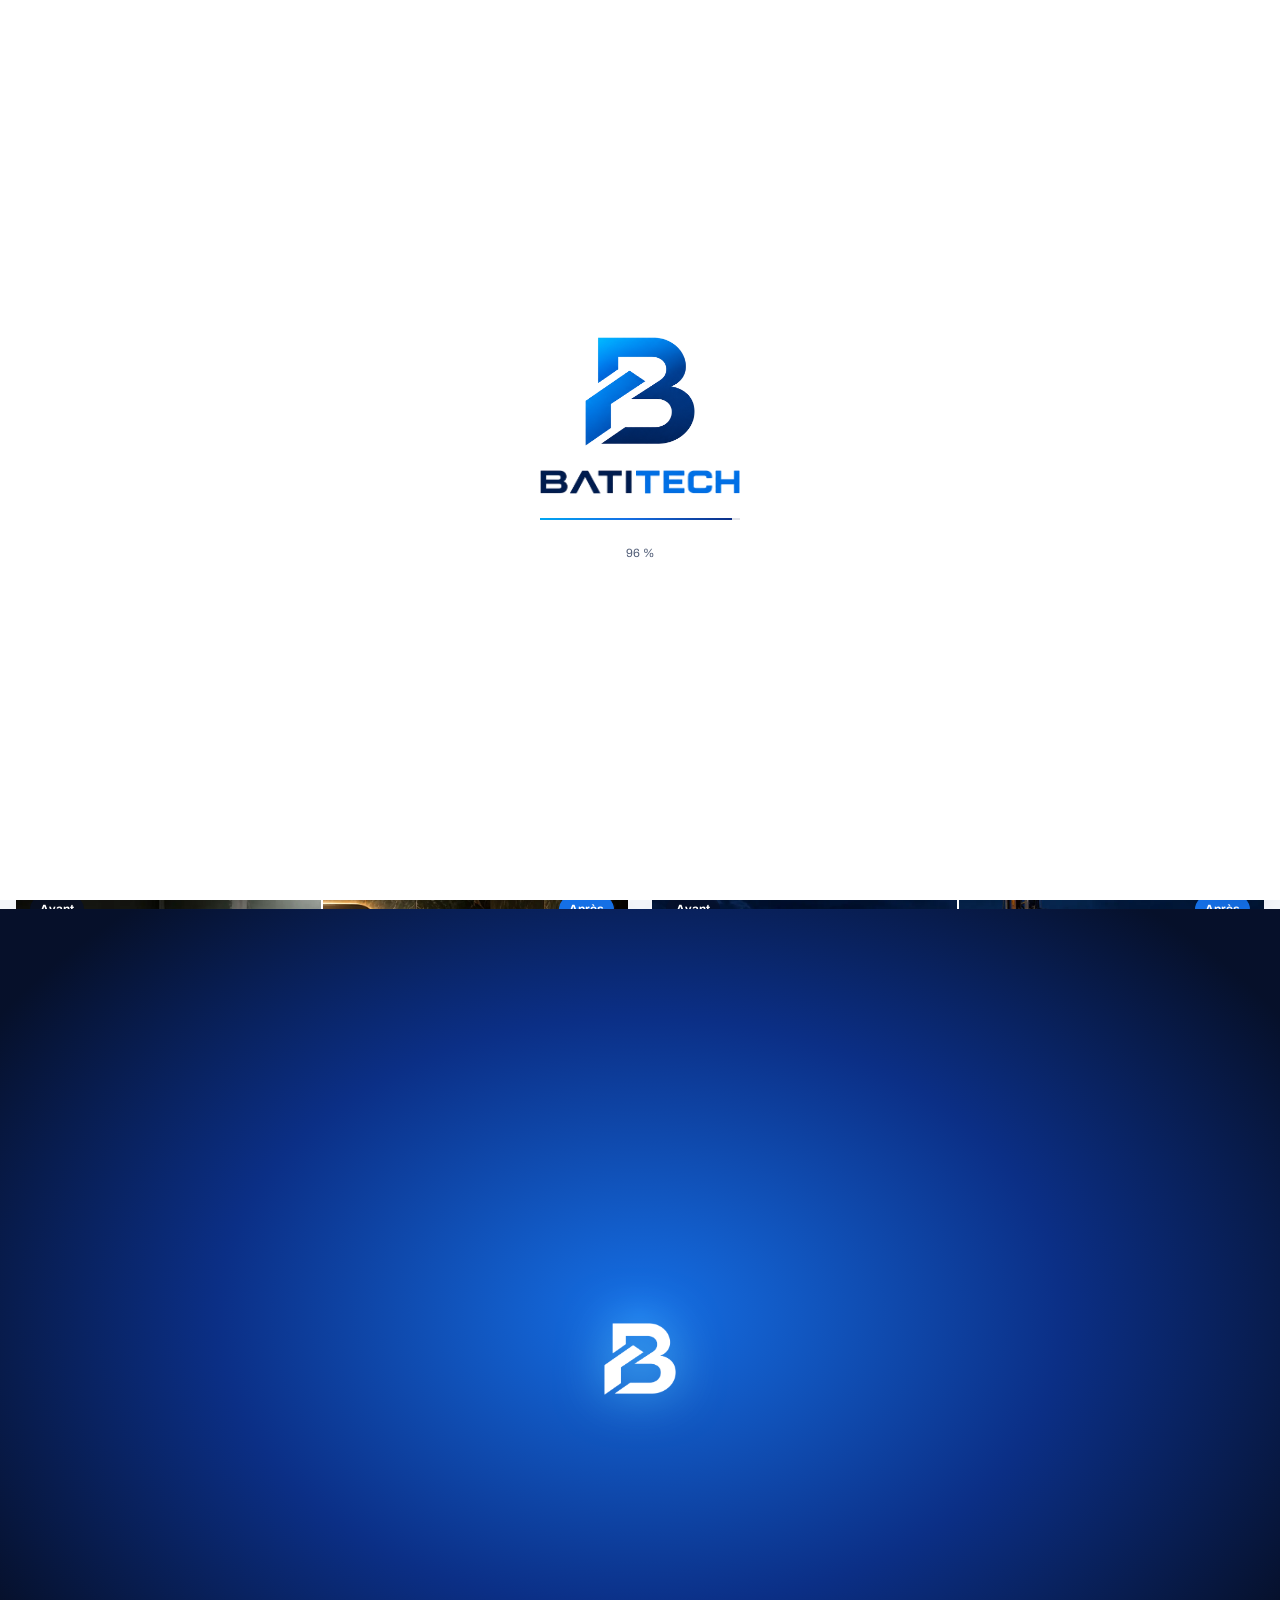
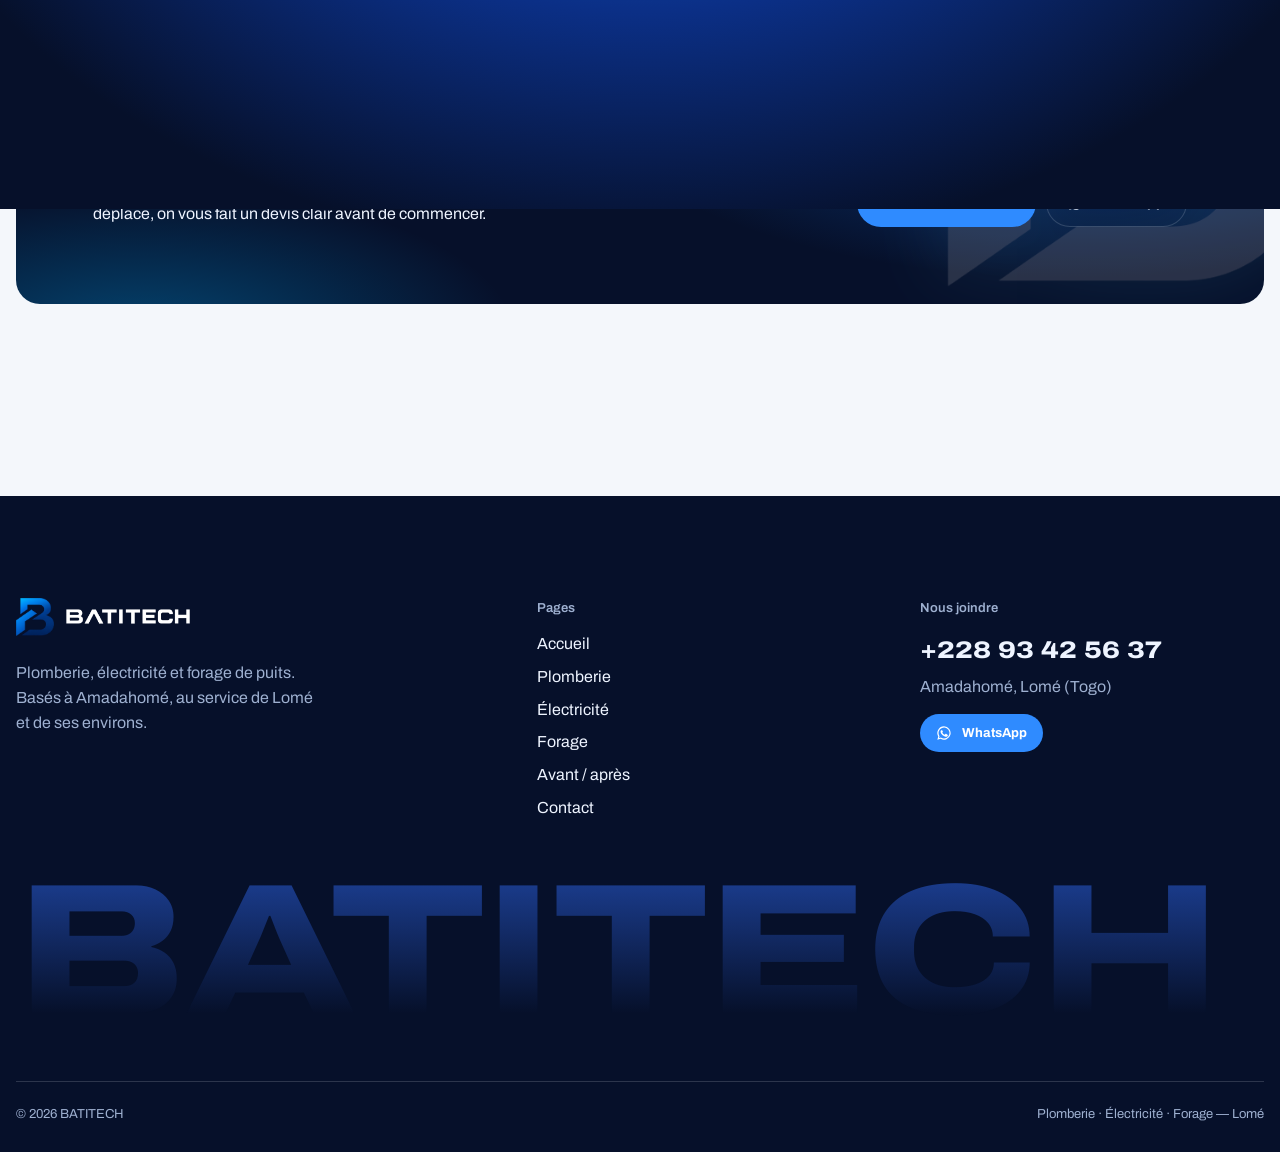
==== avant-apres.html @ bdca8f4d "Site BATITECH : 6 pages, films au scroll, logo et charte bleu marine Co-Authored-By: Claude Opus 5.5" ====
<!doctype html>
<html lang="fr">
<head>
<meta charset="utf-8">
<meta name="viewport" content="width=device-width, initial-scale=1, viewport-fit=cover">
<title>Avant / après — BATITECH</title>
<meta name="description" content="Avant et après nos interventions en plomberie, électricité et forage à Lomé.">
<meta name="claude:viewport-fit-sides" content="cover">
<link rel="preconnect" href="https://fonts.googleapis.com">
<link rel="preconnect" href="https://fonts.gstatic.com" crossorigin>
<link rel="stylesheet" href="https://fonts.googleapis.com/css2?family=Archivo:wdth,wght@62..125,300..800&display=swap">
<link rel="icon" type="image/png" href="assets/img/brand/favicon.png">
<meta name="theme-color" content="#ffffff">
<link rel="stylesheet" href="assets/css/style.css?v=4">
<script>try{var d=document.documentElement;d.classList.add('js');if(sessionStorage.getItem('em-nav')){d.classList.add('pt');sessionStorage.removeItem('em-nav')}else if(!sessionStorage.getItem('em-seen')){d.classList.add('first')}}catch(e){}setTimeout(function(){document.documentElement.classList.remove('pt','first')},10000)</script>
</head>
<body>
<div class="loader" aria-hidden="true"><div class="loader-in"><img class="mk" src="assets/img/brand/batitech-mark.png" alt=""><img class="wd" src="assets/img/brand/batitech-word.png" alt=""><div class="loader-bar"><i></i></div><div class="loader-pct">0 %</div></div></div>
<div class="curtain" aria-hidden="true"><img src="assets/img/brand/batitech-mark-white.png" alt=""></div>
<header class="top">
  <a class="logo" href="index.html" aria-label="BATITECH, accueil"><img class="mk" src="assets/img/brand/batitech-mark.png" alt="" width="422" height="419"><img class="wd color" src="assets/img/brand/batitech-word.png" alt="BATITECH" width="893" height="108"><img class="wd white" src="assets/img/brand/batitech-word-white.png" alt="BATITECH" width="893" height="108"></a>
  <nav class="nav" aria-label="Navigation principale"><a href="plomberie.html">Plomberie</a><a href="electricite.html">Électricité</a><a href="forage.html">Forage</a><a href="avant-apres.html" aria-current="page">Avant / après</a><a href="contact.html">Contact</a></nav>
  <div class="top-actions">
    <a class="btn sm" data-tel href="#" data-magnetic><svg viewBox="0 0 24 24" fill="currentColor" aria-hidden="true"><path d="M6.6 10.8a15.1 15.1 0 0 0 6.6 6.6l2.2-2.2a1 1 0 0 1 1-.25 11.4 11.4 0 0 0 3.6.57 1 1 0 0 1 1 1V20a1 1 0 0 1-1 1A17 17 0 0 1 3 4a1 1 0 0 1 1-1h3.5a1 1 0 0 1 1 1c0 1.25.2 2.45.57 3.57a1 1 0 0 1-.25 1Z"/></svg><span class="t">Appeler</span></a>
    <button class="burger" type="button" aria-label="Menu" aria-expanded="false" aria-controls="menu"><i></i><i></i></button>
  </div>
  <i class="progress" aria-hidden="true"></i>
</header>
<div class="menu" id="menu"><nav aria-label="Menu mobile"><a href="index.html">Accueil</a><a href="plomberie.html">Plomberie</a><a href="electricite.html">Électricité</a><a href="forage.html">Forage</a><a href="avant-apres.html" aria-current="page">Avant / après</a><a href="contact.html">Contact</a></nav><div class="m-foot"><span>Urgence, devis, conseil</span><b data-phone></b><span data-address></span></div></div>
<main>
<section class="wrap page-hero"><div class="inner">
<p class="kicker">Avant / après</p><h1 class="d1" data-split>Glissez pour voir<span class="lt">la différence.</span></h1>
<p class="lede" style="margin-top:22px">Faites glisser le curseur sur chaque image pour comparer l’état avant et après l’intervention.</p>
</div></section>
<section class="wrap sec" style="padding-top:0"><div class="inner">
<div class="ba-grid">
<figure class="ba rv"><div class="ba-frame"><img src="assets/img/fuite-avant.webp" alt="Réparation de fuite, avant" loading="lazy"><img class="after" src="assets/img/fuite-apres.webp" alt="Réparation de fuite, après" loading="lazy"><span class="tag l">Avant</span><span class="tag r">Après</span><i class="handle"><b>‹ ›</b></i><input type="range" min="0" max="100" value="50" aria-label="Comparer avant et après : Réparation de fuite"></div><figcaption><b>Réparation de fuite</b><span>Plomberie</span></figcaption></figure>
<figure class="ba rv"><div class="ba-frame"><img src="assets/img/elec-avant.webp" alt="Mise en sécurité électrique, avant" loading="lazy"><img class="after" src="assets/img/elec-apres.webp" alt="Mise en sécurité électrique, après" loading="lazy"><span class="tag l">Avant</span><span class="tag r">Après</span><i class="handle"><b>‹ ›</b></i><input type="range" min="0" max="100" value="50" aria-label="Comparer avant et après : Mise en sécurité électrique"></div><figcaption><b>Mise en sécurité électrique</b><span>Électricité</span></figcaption></figure>
<figure class="ba rv"><div class="ba-frame"><img src="assets/img/sdb-avant.webp" alt="Salle de bains complète, avant" loading="lazy"><img class="after" src="assets/img/sdb-apres.webp" alt="Salle de bains complète, après" loading="lazy"><span class="tag l">Avant</span><span class="tag r">Après</span><i class="handle"><b>‹ ›</b></i><input type="range" min="0" max="100" value="50" aria-label="Comparer avant et après : Salle de bains complète"></div><figcaption><b>Salle de bains complète</b><span>Plomberie et finitions</span></figcaption></figure>
<figure class="ba rv"><div class="ba-frame"><img src="assets/img/forage-avant.webp" alt="Forage de puits, avant" loading="lazy"><img class="after" src="assets/img/forage-apres.webp" alt="Forage de puits, après" loading="lazy"><span class="tag l">Avant</span><span class="tag r">Après</span><i class="handle"><b>‹ ›</b></i><input type="range" min="0" max="100" value="50" aria-label="Comparer avant et après : Forage de puits"></div><figcaption><b>Forage de puits</b><span>Forage</span></figcaption></figure>
</div>
<p class="note">Visuels d’illustration. Remplacez-les par les photos de vos propres chantiers (dossier assets/img, même nom de fichier).</p>
</div></section>
<section class="wrap sec tight"><div class="inner"><div class="cta"><img class="ghost-mark" src="assets/img/brand/batitech-mark-white.png" alt="" aria-hidden="true">
  <div><h2 class="d2" data-split>Une fuite, une panne,<span class="lt">un projet de forage ?</span></h2><p style="margin:18px 0 0;max-width:46ch">Appelez ou écrivez sur WhatsApp. On vous répond, on se déplace, on vous fait un devis clair avant de commencer.</p></div>
  <div class="actions" style="margin:0"><a class="btn" data-tel href="#" data-magnetic><svg viewBox="0 0 24 24" fill="currentColor" aria-hidden="true"><path d="M6.6 10.8a15.1 15.1 0 0 0 6.6 6.6l2.2-2.2a1 1 0 0 1 1-.25 11.4 11.4 0 0 0 3.6.57 1 1 0 0 1 1 1V20a1 1 0 0 1-1 1A17 17 0 0 1 3 4a1 1 0 0 1 1-1h3.5a1 1 0 0 1 1 1c0 1.25.2 2.45.57 3.57a1 1 0 0 1-.25 1Z"/></svg><span data-phone></span></a><a class="btn ghost" data-wa="Bonjour BATITECH, j'ai besoin d'un devis." href="#"><svg viewBox="0 0 24 24" fill="currentColor" aria-hidden="true"><path d="M12 2a10 10 0 0 0-8.6 15.1L2 22l5-1.3A10 10 0 1 0 12 2Zm0 18.2a8.2 8.2 0 0 1-4.2-1.2l-.3-.2-3 .8.8-2.9-.2-.3A8.2 8.2 0 1 1 12 20.2Zm4.5-6.1c-.2-.1-1.5-.7-1.7-.8s-.4-.1-.6.1-.7.8-.8 1-.3.2-.5.1a6.7 6.7 0 0 1-3.3-2.9c-.2-.4.2-.4.7-1.3a.4.4 0 0 0 0-.4l-.8-1.8c-.2-.5-.4-.4-.6-.4h-.5a1 1 0 0 0-.7.3 3 3 0 0 0-.9 2.2 5.2 5.2 0 0 0 1.1 2.8 11.9 11.9 0 0 0 4.6 4c1.7.7 2.4.8 3.2.7a2.8 2.8 0 0 0 1.8-1.3 2.3 2.3 0 0 0 .2-1.3c-.1-.1-.3-.2-.5-.3Z"/></svg>WhatsApp</a></div>
</div></div></section>
</main>
<footer class="wrap foot"><div class="inner">
  <div class="foot-grid">
    <div><a class="logo" href="index.html"><img class="mk" src="assets/img/brand/batitech-mark.png" alt="" width="422" height="419"><img class="wd color" src="assets/img/brand/batitech-word.png" alt="BATITECH" width="893" height="108"><img class="wd white" src="assets/img/brand/batitech-word-white.png" alt="BATITECH" width="893" height="108"></a>
      <p class="muted" style="max-width:34ch;margin:18px 0 0">Plomberie, électricité et forage de puits. Basés à Amadahomé, au service de Lomé et de ses environs.</p></div>
    <div><h4>Pages</h4><ul><li><a href="index.html">Accueil</a></li><li><a href="plomberie.html">Plomberie</a></li><li><a href="electricite.html">Électricité</a></li><li><a href="forage.html">Forage</a></li><li><a href="avant-apres.html">Avant / après</a></li><li><a href="contact.html">Contact</a></li></ul></div>
    <div><h4>Nous joindre</h4><div class="phone" data-phone></div><p class="muted" style="margin:6px 0 14px" data-address></p>
      <a class="btn sm" data-wa="Bonjour BATITECH," href="#"><svg viewBox="0 0 24 24" fill="currentColor" aria-hidden="true"><path d="M12 2a10 10 0 0 0-8.6 15.1L2 22l5-1.3A10 10 0 1 0 12 2Zm0 18.2a8.2 8.2 0 0 1-4.2-1.2l-.3-.2-3 .8.8-2.9-.2-.3A8.2 8.2 0 1 1 12 20.2Zm4.5-6.1c-.2-.1-1.5-.7-1.7-.8s-.4-.1-.6.1-.7.8-.8 1-.3.2-.5.1a6.7 6.7 0 0 1-3.3-2.9c-.2-.4.2-.4.7-1.3a.4.4 0 0 0 0-.4l-.8-1.8c-.2-.5-.4-.4-.6-.4h-.5a1 1 0 0 0-.7.3 3 3 0 0 0-.9 2.2 5.2 5.2 0 0 0 1.1 2.8 11.9 11.9 0 0 0 4.6 4c1.7.7 2.4.8 3.2.7a2.8 2.8 0 0 0 1.8-1.3 2.3 2.3 0 0 0 .2-1.3c-.1-.1-.3-.2-.5-.3Z"/></svg>WhatsApp</a></div>
  </div>
  <div class="giant" aria-hidden="true">Batitech</div>
  <div class="foot-bottom"><span>© <span data-year></span> BATITECH</span><span>Plomberie · Électricité · Forage — Lomé</span></div>
</div></footer>
<a class="wa-float" data-wa="Bonjour BATITECH," href="#" aria-label="Écrire sur WhatsApp"><svg viewBox="0 0 24 24" fill="currentColor" aria-hidden="true"><path d="M12 2a10 10 0 0 0-8.6 15.1L2 22l5-1.3A10 10 0 1 0 12 2Zm0 18.2a8.2 8.2 0 0 1-4.2-1.2l-.3-.2-3 .8.8-2.9-.2-.3A8.2 8.2 0 1 1 12 20.2Zm4.5-6.1c-.2-.1-1.5-.7-1.7-.8s-.4-.1-.6.1-.7.8-.8 1-.3.2-.5.1a6.7 6.7 0 0 1-3.3-2.9c-.2-.4.2-.4.7-1.3a.4.4 0 0 0 0-.4l-.8-1.8c-.2-.5-.4-.4-.6-.4h-.5a1 1 0 0 0-.7.3 3 3 0 0 0-.9 2.2 5.2 5.2 0 0 0 1.1 2.8 11.9 11.9 0 0 0 4.6 4c1.7.7 2.4.8 3.2.7a2.8 2.8 0 0 0 1.8-1.3 2.3 2.3 0 0 0 .2-1.3c-.1-.1-.3-.2-.5-.3Z"/></svg></a>
<script src="assets/js/config.js?v=4"></script>
<script src="assets/js/main.js?v=4"></script>
</body>
</html>
---- assets/css/style.css ----
/* =====================================================================
   BATITECH — feuille de style
   Concept : fond clair, texte bleu marine, accent bleu électrique repris
   du dégradé du logo (cyan → bleu → marine). Les films vidéo, l'appel à
   l'action et le pied de page passent en « nuit » (classe .dark) pour
   rappeler la version lumineuse du logo.
   Typo : Archivo en largeur étendue pour les titres (écho au lettrage
   BATITECH), largeur normale pour le texte.
   ===================================================================== */
:root{
  --ink:#f4f7fb;            /* fond de page */
  --ink-2:#ffffff;          /* surfaces */
  --ink-3:#e7edf6;          /* très léger */
  --paper:#0b1f4f;          /* texte principal (marine du logo) */
  --steel:#55617a;          /* texte secondaire */
  --line:rgba(11,31,79,.12);
  --volt:#1570e6;           /* bleu du logo */
  --volt-ink:#ffffff;       /* texte sur bleu */
  --grad:linear-gradient(100deg,#00a6f2 0%,#1570e6 45%,#0b2f86 100%);
  --lt:#1570e6;
  --scrim-rgb:6,14,34;
  --f:"Archivo", "Arial", system-ui, sans-serif;
  --gl:max(16px, env(safe-area-inset-left, 0px));
  --gr:max(16px, env(safe-area-inset-right, 0px));
  --ease:cubic-bezier(.77,0,.18,1);
  --ease-out:cubic-bezier(.16,1,.3,1);
  color-scheme:light;
}
/* Portée « nuit » : films, appel à l'action, pied de page, rideau */
.dark,.film,.cta,.foot,.trade{
  --ink:#06102a;
  --ink-2:#0c1a3d;
  --ink-3:#12245a;
  --paper:#eef4ff;
  --steel:#9eb0d0;
  --line:rgba(238,244,255,.16);
  --volt:#2f8bff;
  --volt-ink:#ffffff;
  --grad:linear-gradient(100deg,#5fd0ff 0%,#3d93ff 55%,#7fb4ff 100%);
  --lt:#6cc4ff;
  color:var(--paper);
}
*{box-sizing:border-box}
html{-webkit-text-size-adjust:100%}
body{margin:0;background:var(--ink);color:var(--paper);font-family:var(--f);font-size:16px;line-height:1.55;-webkit-font-smoothing:antialiased;overflow-x:hidden}
body::before{content:"";position:fixed;inset:0 0 auto;height:env(safe-area-inset-top,0px);z-index:70;background:#ffffff}
img{max-width:100%;display:block}
a{color:inherit}
:focus-visible{outline:2px solid var(--volt);outline-offset:3px;border-radius:4px}
::selection{background:var(--volt);color:#fff}
html.lock, html.lock body{overflow:hidden}

/* ---------- Typo ---------- */
.d1,.d2,.d3{margin:0;font-weight:800;font-stretch:118%;letter-spacing:-.015em;line-height:.98;text-wrap:balance;text-transform:uppercase}
.d1{font-size:clamp(2.3rem,5.4vw,5.2rem)}
.d2{font-size:clamp(1.9rem,3.8vw,3.6rem)}
.d3{font-size:clamp(1.3rem,1.9vw,1.75rem);line-height:1.05}
.lt{display:block;font-weight:400;font-stretch:100%;text-transform:none;letter-spacing:-.02em;font-size:.66em;line-height:1.12;margin-top:.16em;color:var(--lt);padding-bottom:.06em}
.d3 .lt{font-size:.72em}
.kicker{display:inline-flex;align-items:center;gap:10px;margin:0 0 18px;font-size:13px;font-weight:600;color:var(--volt);letter-spacing:.01em}
.kicker::before{content:"";width:18px;height:2px;background:var(--grad)}
.lede{margin:0;max-width:52ch;color:color-mix(in srgb,var(--paper) 78%,transparent);font-size:clamp(15px,1.25vw,17px)}
.muted{color:var(--steel)}

/* ---------- Boutons ---------- */
.btn{display:inline-flex;align-items:center;gap:10px;border:0;cursor:pointer;font-family:inherit;font-weight:700;font-size:14px;padding:13px 22px;border-radius:999px;background:var(--volt);color:var(--volt-ink);text-decoration:none;white-space:nowrap;position:relative;overflow:hidden;isolation:isolate;transition:transform .25s var(--ease-out),color .3s}
.btn::after{content:"";position:absolute;inset:0;background:var(--paper);transform:translateY(101%);transition:transform .45s var(--ease);z-index:-1;border-radius:inherit}
.btn:hover::after{transform:none}
.btn:hover{color:var(--ink)}
.btn svg{width:16px;height:16px;flex:none}
.btn.ghost{background:transparent;color:var(--paper);box-shadow:inset 0 0 0 1px var(--line)}
.btn.sm{padding:9px 16px;font-size:13px}
.link{color:var(--volt);font-weight:600;text-decoration:none;background:linear-gradient(currentColor,currentColor) 0 100%/0 1px no-repeat;transition:background-size .4s var(--ease)}
.link:hover{background-size:100% 1px}

/* ---------- Logo ---------- */
.logo{display:inline-flex;align-items:center;gap:12px;text-decoration:none;line-height:1}
.logo .mk{width:38px;height:auto;flex:none}
.logo .wd{height:15px;width:auto}
.logo .wd.white,.logo .mk.white{display:none}
.dark .logo .wd.color,.foot .logo .wd.color{display:none}
.dark .logo .wd.white,.foot .logo .wd.white{display:block}

/* ---------- En-tête ---------- */
.top{position:fixed;top:env(safe-area-inset-top,0px);left:0;right:0;z-index:60;padding-left:var(--gl);padding-right:var(--gr);padding-block:12px;display:flex;align-items:center;justify-content:space-between;gap:20px;transition:transform .5s var(--ease)}
.top::before{content:"";position:absolute;inset:0;background:rgba(255,255,255,.88);backdrop-filter:blur(12px);-webkit-backdrop-filter:blur(12px);border-bottom:1px solid var(--line);z-index:-1;pointer-events:none}
.top.hide{transform:translateY(-110%)}
.nav{display:flex;align-items:center;gap:28px;font-size:14px;font-weight:500}
.nav a{text-decoration:none;color:color-mix(in srgb,var(--paper) 72%,transparent);position:relative;padding-block:6px}
.nav a::after{content:"";position:absolute;left:0;right:0;bottom:0;height:2px;background:var(--grad);transform:scaleX(0);transform-origin:right;transition:transform .45s var(--ease)}
.nav a:hover,.nav a[aria-current="page"]{color:var(--paper)}
.nav a:hover::after,.nav a[aria-current="page"]::after{transform:scaleX(1);transform-origin:left}
.top-actions{display:flex;align-items:center;gap:10px}
.burger{display:none;width:44px;height:44px;border-radius:50%;border:1px solid var(--line);background:#fff;color:var(--paper);cursor:pointer;position:relative}
.burger i{position:absolute;left:13px;right:13px;height:2px;background:currentColor;transition:transform .4s var(--ease),top .4s var(--ease)}
.burger i:nth-child(1){top:17px}.burger i:nth-child(2){top:25px}
.burger[aria-expanded="true"] i:nth-child(1){top:21px;transform:rotate(45deg)}
.burger[aria-expanded="true"] i:nth-child(2){top:21px;transform:rotate(-45deg)}
.progress{position:absolute;left:0;bottom:-1px;height:2px;width:100%;background:var(--grad);transform-origin:left;transform:scaleX(0)}
@media (max-width:1000px){.nav{display:none}.burger{display:block}.top-actions .btn .t{display:none}.top-actions .btn{padding:12px}}
@media (max-width:420px){.logo .wd{height:12px}.logo .mk{width:32px}}

/* Menu mobile */
.menu{position:fixed;inset:0;z-index:55;background:#fff;padding:calc(96px + env(safe-area-inset-top,0px)) var(--gr) calc(32px + env(safe-area-inset-bottom,0px)) var(--gl);display:flex;flex-direction:column;justify-content:space-between;clip-path:inset(0 0 100% 0);transition:clip-path .7s var(--ease);visibility:hidden}
.menu.open{clip-path:inset(0);visibility:visible}
.menu nav{display:grid;gap:4px}
.menu nav a{text-decoration:none;font-weight:800;font-stretch:118%;text-transform:uppercase;font-size:clamp(1.8rem,8.5vw,3rem);line-height:1.05;padding-block:6px;transform:translateY(30px);opacity:0;transition:transform .6s var(--ease-out),opacity .6s}
.menu.open nav a{transform:none;opacity:1}
.menu nav a[aria-current="page"]{color:var(--volt)}
.menu .m-foot{display:grid;gap:6px;color:var(--steel);font-size:14px}
.menu .m-foot b{color:var(--paper);font-size:20px}

/* ---------- Rideau de transition + préchargement ---------- */
.curtain{position:fixed;inset:0;z-index:90;background:radial-gradient(60% 60% at 50% 45%,#1570e6 0%,#0b2f86 55%,#06102a 100%);transform:translateY(101%);pointer-events:none;display:grid;place-items:center}
.curtain img{width:72px;height:auto;filter:drop-shadow(0 0 24px rgba(95,208,255,.8))}
html.pt .curtain{transform:none;transition:none}
.curtain.out{transform:translateY(-101%);transition:transform .8s var(--ease)}
.curtain.in{transform:none;transition:transform .55s var(--ease)}
.loader{position:fixed;inset:0;z-index:95;background:#fff;display:none;place-items:center;transition:clip-path .9s var(--ease);clip-path:inset(0)}
html.first .loader{display:grid}
.loader.done{clip-path:inset(0 0 100% 0)}
.loader-in{display:grid;justify-items:center;gap:24px}
.loader .mk{width:110px;height:auto;clip-path:inset(100% 0 0 0);animation:rise 1.1s var(--ease) .1s forwards}
.loader .wd{width:200px;height:auto;opacity:0;transform:translateY(10px);animation:fadeup .8s var(--ease-out) .8s forwards}
@keyframes rise{to{clip-path:inset(0)}}
@keyframes fadeup{to{opacity:1;transform:none}}
.loader-bar{width:200px;height:2px;background:var(--line);overflow:hidden}
.loader-bar i{display:block;height:100%;background:var(--grad);transform-origin:left;transform:scaleX(0)}
.loader-pct{font-size:12px;color:var(--steel);font-variant-numeric:tabular-nums}

/* ---------- Films scrubbés ---------- */
.film{position:relative;height:440vh}
.film .stage{position:sticky;top:0;height:100vh;height:100svh;overflow:hidden;background:var(--ink)}
.film canvas{position:absolute;inset:0;width:100%;height:100%;display:block}
.scrim{position:absolute;inset:0;pointer-events:none;background:linear-gradient(90deg,rgba(var(--scrim-rgb),.86) 0%,rgba(var(--scrim-rgb),.5) 30%,rgba(var(--scrim-rgb),0) 56%),linear-gradient(0deg,rgba(var(--scrim-rgb),.92) 0%,rgba(var(--scrim-rgb),0) 30%)}
.caps{position:absolute;left:var(--gl);right:var(--gr);bottom:clamp(96px,17vh,180px);max-width:760px;padding-left:clamp(0px,3vw,52px)}
.cap{position:absolute;left:0;right:0;bottom:0;padding-left:inherit;opacity:0;visibility:hidden}
.cap.first{opacity:1;visibility:visible}
.cap p.lede{margin-top:20px}
.actions{display:flex;flex-wrap:wrap;gap:10px;margin-top:26px}
.tl{position:absolute;left:var(--gl);right:var(--gr);bottom:calc(26px + env(safe-area-inset-bottom,0px));display:grid;grid-auto-flow:column;grid-auto-columns:1fr;font-size:12px;color:var(--steel)}
.tl span{padding-top:10px;border-top:1px solid var(--line);transition:color .3s}
.tl span.on{color:var(--paper)}
.tl span:last-of-type{text-align:right}
.tl .fill{position:absolute;left:0;top:0;height:2px;width:100%;background:var(--grad);transform-origin:left;transform:scaleX(0)}
.counter{position:absolute;top:calc(96px + env(safe-area-inset-top,0px));right:var(--gr);text-align:right;line-height:1}
.counter .n{font-weight:800;font-stretch:118%;font-size:clamp(3rem,6.5vw,6rem);font-variant-numeric:tabular-nums;letter-spacing:-.02em}
.counter .n small{color:var(--volt);font-size:.4em;margin-left:4px}
.counter .l{font-size:12px;color:var(--steel);margin-top:6px}
.scroll-hint{position:absolute;right:var(--gr);bottom:calc(64px + env(safe-area-inset-bottom,0px));font-size:12px;color:var(--steel);display:flex;align-items:center;gap:10px}
.scroll-hint i{width:1px;height:36px;background:var(--line);position:relative;overflow:hidden}
.scroll-hint i::after{content:"";position:absolute;left:0;top:-40%;width:1px;height:40%;background:var(--volt);animation:drip 1.8s var(--ease) infinite}
@keyframes drip{to{top:110%}}
@media (max-width:700px){
  .scrim{background:linear-gradient(0deg,rgba(var(--scrim-rgb),.96) 0%,rgba(var(--scrim-rgb),.72) 40%,rgba(var(--scrim-rgb),0) 68%)}
  .caps{bottom:90px}
  .scroll-hint{display:none}
}

/* ---------- Bandeau défilant ---------- */
.band{background:var(--grad);color:#fff;overflow:hidden;padding-block:16px;position:relative;z-index:2}
.band-track{display:flex;width:max-content;will-change:transform}
.band-track span{display:inline-flex;align-items:center;gap:40px;padding-inline:20px;white-space:nowrap;font-weight:800;font-stretch:118%;text-transform:uppercase;font-size:clamp(18px,2.4vw,32px);letter-spacing:-.005em}
.band-track span::after{content:"";width:12px;height:12px;background:currentColor;opacity:.6;clip-path:polygon(0 100%,0 40%,55% 0,100% 30%,100% 100%)}

/* ---------- Sections ---------- */
.wrap{padding-left:var(--gl);padding-right:var(--gr)}
.inner{max-width:1280px;margin-inline:auto}
.sec{padding-block:clamp(80px,11vw,150px)}
.sec.tight{padding-block:clamp(56px,7vw,96px)}
.sec-head{display:grid;grid-template-columns:minmax(0,1.3fr) minmax(0,1fr);gap:24px clamp(24px,6vw,96px);align-items:end;margin-bottom:clamp(40px,6vw,72px)}
@media (max-width:820px){.sec-head{grid-template-columns:1fr}}
.page-hero{padding-top:calc(150px + env(safe-area-inset-top,0px));padding-bottom:clamp(48px,6vw,80px)}

/* Trois métiers */
.trades{display:grid;grid-template-columns:repeat(3,minmax(0,1fr));gap:14px}
.trade{position:relative;min-height:clamp(420px,52vw,620px);border-radius:18px;overflow:hidden;display:flex;flex-direction:column;justify-content:flex-end;text-decoration:none;isolation:isolate;background:var(--ink-2);box-shadow:0 24px 50px -30px rgba(11,31,79,.55)}
.trade img{position:absolute;inset:0;width:100%;height:100%;object-fit:cover;z-index:-2;transform:scale(1.04);transition:transform 1.2s var(--ease-out)}
.trade::before{content:"";position:absolute;inset:0;z-index:-1;background:linear-gradient(0deg,rgba(6,16,42,.96) 10%,rgba(6,16,42,.35) 55%,rgba(6,16,42,.05))}
.trade .body{padding:26px 26px 28px;display:grid;gap:12px}
.trade ul{margin:0;padding:0;list-style:none;display:grid;gap:4px;color:color-mix(in srgb,var(--paper) 75%,transparent);font-size:14px}
.trade ul li::before{content:"";display:inline-block;width:6px;height:6px;background:var(--volt);margin-right:10px;transform:translateY(-2px)}
.trade .go{display:flex;align-items:center;justify-content:space-between;margin-top:8px;padding-top:16px;border-top:1px solid var(--line);font-weight:700;font-size:14px}
.trade .go svg{width:20px;height:20px;transition:transform .5s var(--ease)}
.trade:hover img{transform:scale(1.1)}
.trade:hover .go svg{transform:translateX(6px)}
.trade:hover .go{color:#5fd0ff}
@media (max-width:900px){.trades{grid-template-columns:1fr}.trade{min-height:380px}}

/* Étapes (vraie séquence) */
.steps{display:grid;grid-template-columns:repeat(var(--n,4),minmax(0,1fr));gap:0;border-top:1px solid var(--line)}
.step{padding:26px 22px 8px 0;border-right:1px solid var(--line);min-width:0}
.step:last-child{border-right:0}
.step+.step{padding-left:22px}
.step .num{font-weight:800;font-stretch:118%;font-size:clamp(2.6rem,4.4vw,4rem);line-height:1;color:transparent;-webkit-text-stroke:1.2px var(--volt);font-variant-numeric:tabular-nums}
.step h3{margin:18px 0 8px;font-size:19px;letter-spacing:-.01em}
.step p{margin:0;color:var(--steel);font-size:15px;max-width:32ch}
@media (max-width:900px){.steps{grid-template-columns:1fr 1fr}.step{border-right:0;border-bottom:1px solid var(--line);padding:22px 0!important}.step:nth-child(odd){padding-right:16px!important}}
@media (max-width:520px){.steps{grid-template-columns:1fr}}

/* Zone */
.zone{display:grid;grid-template-columns:minmax(0,1fr) minmax(0,1.2fr);gap:clamp(32px,6vw,96px);align-items:center}
.zone ul{list-style:none;margin:0;padding:0;display:flex;flex-wrap:wrap;gap:8px}
.zone li{border:1px solid var(--line);background:#fff;border-radius:999px;padding:8px 14px;font-size:14px}
.zone li.home{background:var(--volt);color:#fff;border-color:var(--volt);font-weight:700}
@media (max-width:820px){.zone{grid-template-columns:1fr}}

/* Prestations */
.services{display:grid;grid-template-columns:repeat(3,minmax(0,1fr));gap:0 clamp(20px,3vw,40px)}
.service{padding:26px 0 30px;border-top:1px solid var(--line);display:grid;gap:10px;align-content:start;position:relative;min-width:0}
.service::before{content:"";position:absolute;left:0;top:-1px;height:2px;width:0;background:var(--grad);transition:width .6s var(--ease)}
.service:hover::before{width:100%}
.service h3{margin:0;font-size:20px;letter-spacing:-.01em}
.service p{margin:0;color:var(--steel);font-size:15px}
@media (max-width:900px){.services{grid-template-columns:1fr 1fr}}
@media (max-width:560px){.services{grid-template-columns:1fr}}

/* FAQ */
.faq{display:grid;border-top:1px solid var(--line)}
.faq details{border-bottom:1px solid var(--line)}
.faq summary{list-style:none;cursor:pointer;display:flex;justify-content:space-between;align-items:center;gap:20px;padding:22px 0;font-weight:700;font-size:clamp(17px,1.6vw,20px)}
.faq summary::-webkit-details-marker{display:none}
.faq summary i{width:28px;height:28px;flex:none;border-radius:50%;border:1px solid var(--line);position:relative;transition:transform .5s var(--ease),background .3s}
.faq summary i::before,.faq summary i::after{content:"";position:absolute;left:8px;right:8px;top:13px;height:1px;background:currentColor}
.faq summary i::after{transform:rotate(90deg);transition:transform .5s var(--ease)}
.faq details[open] summary i{background:var(--volt);color:#fff;border-color:var(--volt)}
.faq details[open] summary i::after{transform:rotate(0)}
.faq .a{display:grid;grid-template-rows:0fr;transition:grid-template-rows .5s var(--ease)}
.faq details[open] .a{grid-template-rows:1fr}
.faq .a>div{overflow:hidden}
.faq .a p{margin:0 0 24px;color:color-mix(in srgb,var(--paper) 78%,transparent);max-width:70ch}

/* Avant / après */
.ba-grid{display:grid;grid-template-columns:repeat(2,minmax(0,1fr));gap:clamp(16px,2vw,24px)}
.ba{margin:0;display:grid;gap:14px}
.ba-frame{position:relative;aspect-ratio:16/9;border-radius:16px;overflow:hidden;background:#0c1a3d;--x:50%;touch-action:pan-y;box-shadow:0 24px 50px -30px rgba(11,31,79,.55)}
.ba-frame img{position:absolute;inset:0;width:100%;height:100%;object-fit:cover}
.ba-frame .after{clip-path:inset(0 0 0 var(--x))}
.ba-frame .handle{position:absolute;top:0;bottom:0;left:var(--x);width:2px;background:#fff;transform:translateX(-1px);pointer-events:none}
.ba-frame .handle::after{content:"";position:absolute;top:50%;left:50%;width:44px;height:44px;border-radius:50%;background:#1570e6;transform:translate(-50%,-50%);box-shadow:0 0 0 6px rgba(255,255,255,.35)}
.ba-frame .handle b{position:absolute;top:50%;left:50%;transform:translate(-50%,-50%);z-index:1;color:#fff;font-size:16px;line-height:1;letter-spacing:-2px}
.ba-frame input{position:absolute;inset:0;width:100%;height:100%;opacity:0;cursor:ew-resize;margin:0}
.ba-frame .tag{position:absolute;top:14px;font-size:12px;font-weight:700;padding:5px 10px;border-radius:999px;background:rgba(6,16,42,.72);color:#fff;pointer-events:none}
.ba-frame .tag.l{left:14px}.ba-frame .tag.r{right:14px;background:#1570e6}
.ba-frame:has(input:focus-visible){outline:2px solid var(--volt);outline-offset:3px}
.ba figcaption{display:flex;justify-content:space-between;gap:16px;flex-wrap:wrap}
.ba figcaption b{font-size:18px}
.ba figcaption span{color:var(--steel);font-size:14px}
.note{border:1px dashed var(--line);border-radius:12px;padding:14px 18px;color:var(--steel);font-size:14px;margin-top:28px;background:#fff}
@media (max-width:820px){.ba-grid{grid-template-columns:1fr}}

/* Contact */
.contact{display:grid;grid-template-columns:minmax(0,1fr) minmax(0,1.15fr);gap:clamp(32px,6vw,96px);align-items:start}
.c-card{display:grid;gap:22px}
.c-line{display:grid;gap:4px;padding-bottom:22px;border-bottom:1px solid var(--line)}
.c-line small{color:var(--steel);font-size:13px}
.c-line .big{font-weight:800;font-stretch:118%;font-size:clamp(1.8rem,3.4vw,2.8rem);line-height:1;user-select:all;font-variant-numeric:tabular-nums}
.c-line .row{display:flex;flex-wrap:wrap;gap:10px;margin-top:10px}
form.cf{background:#fff;border:1px solid var(--line);box-shadow:0 30px 60px -40px rgba(11,31,79,.45);border-radius:18px;padding:clamp(22px,3vw,36px);display:grid;gap:16px}
.field{display:grid;gap:7px;min-width:0}
.field label{font-size:13px;font-weight:600}
.field input,.field select,.field textarea{width:100%;font:inherit;font-size:16px;color:var(--paper);background:var(--ink);border:1px solid var(--line);border-radius:10px;padding:13px 14px;transition:border-color .2s,background .2s}
.field textarea{min-height:120px;resize:vertical}
.field input:focus,.field select:focus,.field textarea:focus{outline:none;border-color:var(--volt);background:#fff}
.two{display:grid;grid-template-columns:1fr 1fr;gap:16px}
.chips{display:flex;flex-wrap:wrap;gap:8px}
.chips label{position:relative;cursor:pointer}
.chips input{position:absolute;opacity:0;pointer-events:none}
.chips span{display:inline-block;border:1px solid var(--line);border-radius:999px;padding:9px 15px;font-size:14px;transition:background .2s,color .2s,border-color .2s}
.chips input:checked+span{background:var(--volt);color:#fff;border-color:var(--volt);font-weight:700}
.chips input:focus-visible+span{outline:2px solid var(--volt);outline-offset:2px}
.form-msg{font-size:14px;color:var(--steel);min-height:1.5em;margin:0}
.form-msg.ok{color:var(--volt)}
.form-msg.err{color:#c62f22}
@media (max-width:900px){.contact{grid-template-columns:1fr}}
@media (max-width:520px){.two{grid-template-columns:1fr}}

/* Appel à l'action (version « néon » du logo) + pied */
.cta{background:radial-gradient(70% 120% at 85% 20%,rgba(21,112,230,.55),transparent 60%),radial-gradient(50% 80% at 10% 110%,rgba(0,166,242,.35),transparent 60%),#06102a;border-radius:24px;padding:clamp(32px,6vw,80px);display:grid;grid-template-columns:minmax(0,1.4fr) auto;gap:28px;align-items:end;overflow:hidden;position:relative;isolation:isolate}
.cta .ghost-mark{position:absolute;right:-40px;top:-60px;width:clamp(200px,28vw,380px);opacity:.14;z-index:-1;filter:drop-shadow(0 0 40px rgba(95,208,255,.9))}
@media (max-width:820px){.cta{grid-template-columns:1fr}}
.foot{background:#06102a;padding-block:clamp(60px,8vw,110px) calc(28px + env(safe-area-inset-bottom,0px));margin-top:clamp(60px,8vw,110px)}
.foot-grid{display:grid;grid-template-columns:1.4fr 1fr 1fr;gap:40px}
.foot h4{margin:0 0 14px;font-size:13px;color:var(--steel);font-weight:600}
.foot ul{list-style:none;margin:0;padding:0;display:grid;gap:8px}
.foot ul a{text-decoration:none}
.foot ul a:hover{color:#5fd0ff}
.foot .phone{font-weight:800;font-stretch:118%;font-size:24px;user-select:all}
.foot-bottom{display:flex;flex-wrap:wrap;justify-content:space-between;gap:12px;margin-top:56px;padding-top:22px;border-top:1px solid var(--line);color:var(--steel);font-size:13px}
.giant{font-weight:800;font-stretch:125%;text-transform:uppercase;font-size:clamp(3.4rem,14.5vw,15rem);line-height:.8;letter-spacing:-.01em;margin:56px 0 0;background:linear-gradient(180deg,#1b3d8f,#06102a 92%);-webkit-background-clip:text;background-clip:text;color:transparent;white-space:nowrap;overflow:hidden;user-select:none}
@media (max-width:820px){.foot-grid{grid-template-columns:1fr 1fr}.foot-grid>div:first-child{grid-column:1/-1}}

/* WhatsApp flottant */
.wa-float{position:fixed;right:calc(16px + env(safe-area-inset-right,0px));bottom:calc(16px + env(safe-area-inset-bottom,0px));z-index:50;width:56px;height:56px;border-radius:50%;background:#25d366;color:#05210f;display:grid;place-items:center;box-shadow:0 10px 30px rgba(11,31,79,.35);transition:transform .3s var(--ease-out)}
.wa-float:hover{transform:scale(1.08)}
.wa-float svg{width:28px;height:28px}

/* ---------- Mouvement : titres découpés + apparitions ---------- */
.w{display:inline-block;overflow:hidden;vertical-align:top;padding-bottom:.08em;margin-bottom:-.08em}
.w>span{display:inline-block;transition:transform 1s var(--ease-out);transition-delay:calc(var(--i,0) * 45ms)}
.split-wait .w>span{transform:translateY(105%)}
.rv{transition:transform 1s var(--ease-out),opacity 1s var(--ease-out)}
.rv.pending{opacity:0;transform:translateY(40px)}
.rv-img{transition:clip-path 1.2s var(--ease)}
.rv-img.pending{clip-path:inset(100% 0 0 0)}

@media (prefers-reduced-motion:reduce){
  *,*::before,*::after{animation-duration:.01ms!important;animation-iteration-count:1!important;transition-duration:.01ms!important;transition-delay:0s!important}
  .loader .mk{clip-path:none}.loader .wd{opacity:1;transform:none}
}
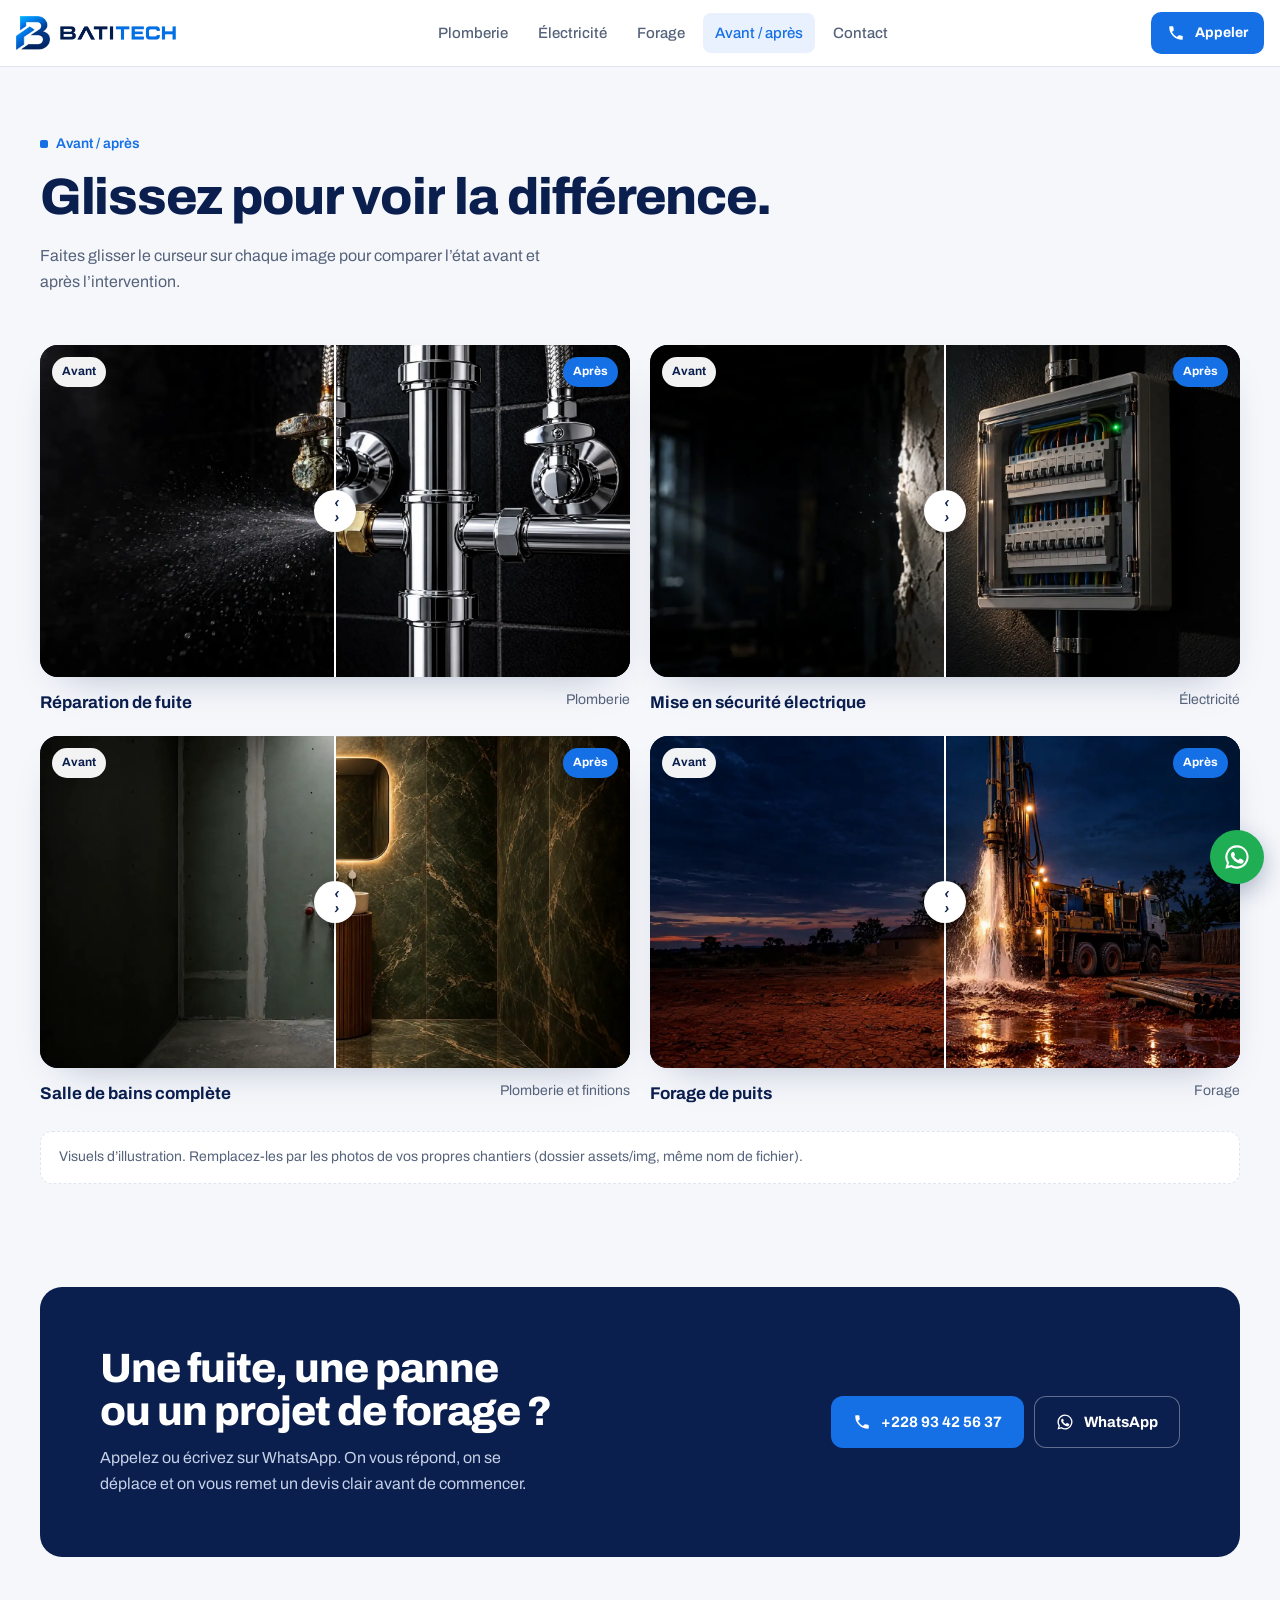
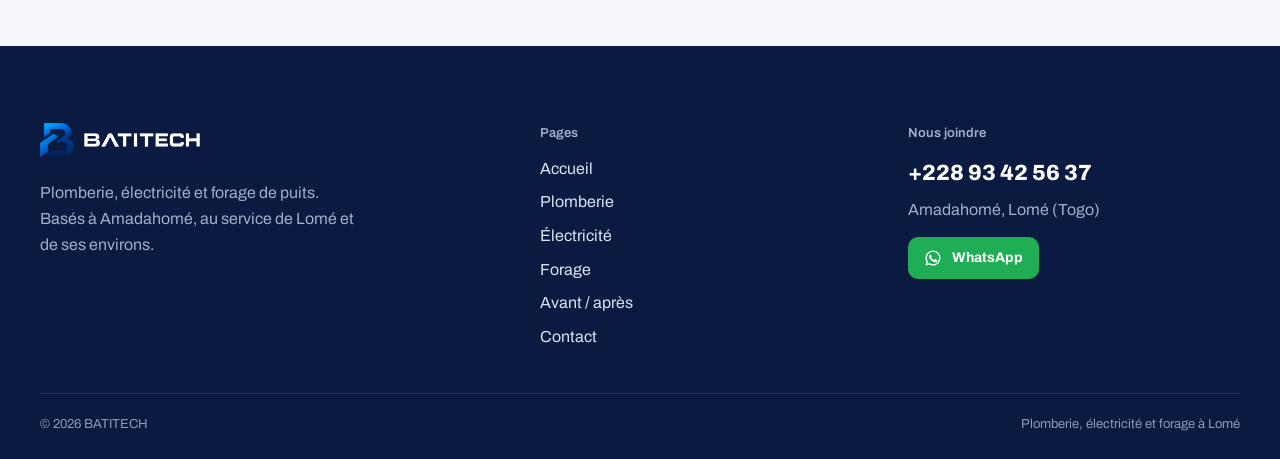
==== commit 02ded489: "Refonte sobre : fond clair unique, accueil sur un écran, séquences encadrées, animations réduites - " ====
--- a/avant-apres.html
+++ b/avant-apres.html
@@ -6,33 +6,30 @@
 <title>Avant / après — BATITECH</title>
 <meta name="description" content="Avant et après nos interventions en plomberie, électricité et forage à Lomé.">
 <meta name="claude:viewport-fit-sides" content="cover">
+<meta name="theme-color" content="#ffffff">
+<link rel="icon" type="image/png" href="assets/img/brand/favicon.png">
 <link rel="preconnect" href="https://fonts.googleapis.com">
 <link rel="preconnect" href="https://fonts.gstatic.com" crossorigin>
-<link rel="stylesheet" href="https://fonts.googleapis.com/css2?family=Archivo:wdth,wght@62..125,300..800&display=swap">
-<link rel="icon" type="image/png" href="assets/img/brand/favicon.png">
-<meta name="theme-color" content="#ffffff">
-<link rel="stylesheet" href="assets/css/style.css?v=4">
-<script>try{var d=document.documentElement;d.classList.add('js');if(sessionStorage.getItem('em-nav')){d.classList.add('pt');sessionStorage.removeItem('em-nav')}else if(!sessionStorage.getItem('em-seen')){d.classList.add('first')}}catch(e){}setTimeout(function(){document.documentElement.classList.remove('pt','first')},10000)</script>
+<link rel="stylesheet" href="https://fonts.googleapis.com/css2?family=Archivo:wght@400..800&display=swap">
+<link rel="stylesheet" href="assets/css/style.css?v=5">
 </head>
 <body>
-<div class="loader" aria-hidden="true"><div class="loader-in"><img class="mk" src="assets/img/brand/batitech-mark.png" alt=""><img class="wd" src="assets/img/brand/batitech-word.png" alt=""><div class="loader-bar"><i></i></div><div class="loader-pct">0 %</div></div></div>
-<div class="curtain" aria-hidden="true"><img src="assets/img/brand/batitech-mark-white.png" alt=""></div>
 <header class="top">
   <a class="logo" href="index.html" aria-label="BATITECH, accueil"><img class="mk" src="assets/img/brand/batitech-mark.png" alt="" width="422" height="419"><img class="wd color" src="assets/img/brand/batitech-word.png" alt="BATITECH" width="893" height="108"><img class="wd white" src="assets/img/brand/batitech-word-white.png" alt="BATITECH" width="893" height="108"></a>
   <nav class="nav" aria-label="Navigation principale"><a href="plomberie.html">Plomberie</a><a href="electricite.html">Électricité</a><a href="forage.html">Forage</a><a href="avant-apres.html" aria-current="page">Avant / après</a><a href="contact.html">Contact</a></nav>
   <div class="top-actions">
-    <a class="btn sm" data-tel href="#" data-magnetic><svg viewBox="0 0 24 24" fill="currentColor" aria-hidden="true"><path d="M6.6 10.8a15.1 15.1 0 0 0 6.6 6.6l2.2-2.2a1 1 0 0 1 1-.25 11.4 11.4 0 0 0 3.6.57 1 1 0 0 1 1 1V20a1 1 0 0 1-1 1A17 17 0 0 1 3 4a1 1 0 0 1 1-1h3.5a1 1 0 0 1 1 1c0 1.25.2 2.45.57 3.57a1 1 0 0 1-.25 1Z"/></svg><span class="t">Appeler</span></a>
+    <a class="btn sm" data-tel href="#"><svg viewBox="0 0 24 24" fill="currentColor" aria-hidden="true"><path d="M6.6 10.8a15.1 15.1 0 0 0 6.6 6.6l2.2-2.2a1 1 0 0 1 1-.25 11.4 11.4 0 0 0 3.6.57 1 1 0 0 1 1 1V20a1 1 0 0 1-1 1A17 17 0 0 1 3 4a1 1 0 0 1 1-1h3.5a1 1 0 0 1 1 1c0 1.25.2 2.45.57 3.57a1 1 0 0 1-.25 1Z"/></svg><span class="t">Appeler</span></a>
     <button class="burger" type="button" aria-label="Menu" aria-expanded="false" aria-controls="menu"><i></i><i></i></button>
   </div>
-  <i class="progress" aria-hidden="true"></i>
 </header>
-<div class="menu" id="menu"><nav aria-label="Menu mobile"><a href="index.html">Accueil</a><a href="plomberie.html">Plomberie</a><a href="electricite.html">Électricité</a><a href="forage.html">Forage</a><a href="avant-apres.html" aria-current="page">Avant / après</a><a href="contact.html">Contact</a></nav><div class="m-foot"><span>Urgence, devis, conseil</span><b data-phone></b><span data-address></span></div></div>
+<div class="menu" id="menu"><nav aria-label="Menu mobile"><a href="index.html">Accueil</a><a href="plomberie.html">Plomberie</a><a href="electricite.html">Électricité</a><a href="forage.html">Forage</a><a href="avant-apres.html" aria-current="page">Avant / après</a><a href="contact.html">Contact</a></nav>
+  <div class="m-foot"><a class="btn" data-tel href="#"><svg viewBox="0 0 24 24" fill="currentColor" aria-hidden="true"><path d="M6.6 10.8a15.1 15.1 0 0 0 6.6 6.6l2.2-2.2a1 1 0 0 1 1-.25 11.4 11.4 0 0 0 3.6.57 1 1 0 0 1 1 1V20a1 1 0 0 1-1 1A17 17 0 0 1 3 4a1 1 0 0 1 1-1h3.5a1 1 0 0 1 1 1c0 1.25.2 2.45.57 3.57a1 1 0 0 1-.25 1Z"/></svg><span data-phone></span></a><a class="btn wa" data-wa="Bonjour BATITECH," href="#"><svg viewBox="0 0 24 24" fill="currentColor" aria-hidden="true"><path d="M12 2a10 10 0 0 0-8.6 15.1L2 22l5-1.3A10 10 0 1 0 12 2Zm0 18.2a8.2 8.2 0 0 1-4.2-1.2l-.3-.2-3 .8.8-2.9-.2-.3A8.2 8.2 0 1 1 12 20.2Zm4.5-6.1c-.2-.1-1.5-.7-1.7-.8s-.4-.1-.6.1-.7.8-.8 1-.3.2-.5.1a6.7 6.7 0 0 1-3.3-2.9c-.2-.4.2-.4.7-1.3a.4.4 0 0 0 0-.4l-.8-1.8c-.2-.5-.4-.4-.6-.4h-.5a1 1 0 0 0-.7.3 3 3 0 0 0-.9 2.2 5.2 5.2 0 0 0 1.1 2.8 11.9 11.9 0 0 0 4.6 4c1.7.7 2.4.8 3.2.7a2.8 2.8 0 0 0 1.8-1.3 2.3 2.3 0 0 0 .2-1.3c-.1-.1-.3-.2-.5-.3Z"/></svg>WhatsApp</a></div></div>
 <main>
 <section class="wrap page-hero"><div class="inner">
-<p class="kicker">Avant / après</p><h1 class="d1" data-split>Glissez pour voir<span class="lt">la différence.</span></h1>
-<p class="lede" style="margin-top:22px">Faites glisser le curseur sur chaque image pour comparer l’état avant et après l’intervention.</p>
+<p class="kicker">Avant / après</p><h1 class="d1" data-split>Glissez pour voir la différence.</h1>
+<p class="lede" style="margin-top:18px">Faites glisser le curseur sur chaque image pour comparer l’état avant et après l’intervention.</p>
 </div></section>
-<section class="wrap sec" style="padding-top:0"><div class="inner">
+<section class="wrap" style="padding-bottom:clamp(56px,7vw,96px)"><div class="inner">
 <div class="ba-grid">
 <figure class="ba rv"><div class="ba-frame"><img src="assets/img/fuite-avant.webp" alt="Réparation de fuite, avant" loading="lazy"><img class="after" src="assets/img/fuite-apres.webp" alt="Réparation de fuite, après" loading="lazy"><span class="tag l">Avant</span><span class="tag r">Après</span><i class="handle"><b>‹ ›</b></i><input type="range" min="0" max="100" value="50" aria-label="Comparer avant et après : Réparation de fuite"></div><figcaption><b>Réparation de fuite</b><span>Plomberie</span></figcaption></figure>
 <figure class="ba rv"><div class="ba-frame"><img src="assets/img/elec-avant.webp" alt="Mise en sécurité électrique, avant" loading="lazy"><img class="after" src="assets/img/elec-apres.webp" alt="Mise en sécurité électrique, après" loading="lazy"><span class="tag l">Avant</span><span class="tag r">Après</span><i class="handle"><b>‹ ›</b></i><input type="range" min="0" max="100" value="50" aria-label="Comparer avant et après : Mise en sécurité électrique"></div><figcaption><b>Mise en sécurité électrique</b><span>Électricité</span></figcaption></figure>
@@ -41,24 +38,23 @@
 </div>
 <p class="note">Visuels d’illustration. Remplacez-les par les photos de vos propres chantiers (dossier assets/img, même nom de fichier).</p>
 </div></section>
-<section class="wrap sec tight"><div class="inner"><div class="cta"><img class="ghost-mark" src="assets/img/brand/batitech-mark-white.png" alt="" aria-hidden="true">
-  <div><h2 class="d2" data-split>Une fuite, une panne,<span class="lt">un projet de forage ?</span></h2><p style="margin:18px 0 0;max-width:46ch">Appelez ou écrivez sur WhatsApp. On vous répond, on se déplace, on vous fait un devis clair avant de commencer.</p></div>
-  <div class="actions" style="margin:0"><a class="btn" data-tel href="#" data-magnetic><svg viewBox="0 0 24 24" fill="currentColor" aria-hidden="true"><path d="M6.6 10.8a15.1 15.1 0 0 0 6.6 6.6l2.2-2.2a1 1 0 0 1 1-.25 11.4 11.4 0 0 0 3.6.57 1 1 0 0 1 1 1V20a1 1 0 0 1-1 1A17 17 0 0 1 3 4a1 1 0 0 1 1-1h3.5a1 1 0 0 1 1 1c0 1.25.2 2.45.57 3.57a1 1 0 0 1-.25 1Z"/></svg><span data-phone></span></a><a class="btn ghost" data-wa="Bonjour BATITECH, j'ai besoin d'un devis." href="#"><svg viewBox="0 0 24 24" fill="currentColor" aria-hidden="true"><path d="M12 2a10 10 0 0 0-8.6 15.1L2 22l5-1.3A10 10 0 1 0 12 2Zm0 18.2a8.2 8.2 0 0 1-4.2-1.2l-.3-.2-3 .8.8-2.9-.2-.3A8.2 8.2 0 1 1 12 20.2Zm4.5-6.1c-.2-.1-1.5-.7-1.7-.8s-.4-.1-.6.1-.7.8-.8 1-.3.2-.5.1a6.7 6.7 0 0 1-3.3-2.9c-.2-.4.2-.4.7-1.3a.4.4 0 0 0 0-.4l-.8-1.8c-.2-.5-.4-.4-.6-.4h-.5a1 1 0 0 0-.7.3 3 3 0 0 0-.9 2.2 5.2 5.2 0 0 0 1.1 2.8 11.9 11.9 0 0 0 4.6 4c1.7.7 2.4.8 3.2.7a2.8 2.8 0 0 0 1.8-1.3 2.3 2.3 0 0 0 .2-1.3c-.1-.1-.3-.2-.5-.3Z"/></svg>WhatsApp</a></div>
+<section class="wrap"><div class="inner"><div class="cta rv">
+  <div><h2 class="d2" data-split>Une fuite, une panne ou un projet de forage ?</h2><p>Appelez ou écrivez sur WhatsApp. On vous répond, on se déplace et on vous remet un devis clair avant de commencer.</p></div>
+  <div class="actions"><a class="btn" data-tel href="#"><svg viewBox="0 0 24 24" fill="currentColor" aria-hidden="true"><path d="M6.6 10.8a15.1 15.1 0 0 0 6.6 6.6l2.2-2.2a1 1 0 0 1 1-.25 11.4 11.4 0 0 0 3.6.57 1 1 0 0 1 1 1V20a1 1 0 0 1-1 1A17 17 0 0 1 3 4a1 1 0 0 1 1-1h3.5a1 1 0 0 1 1 1c0 1.25.2 2.45.57 3.57a1 1 0 0 1-.25 1Z"/></svg><span data-phone></span></a><a class="btn ghost" data-wa="Bonjour BATITECH, j'ai besoin d'un devis." href="#"><svg viewBox="0 0 24 24" fill="currentColor" aria-hidden="true"><path d="M12 2a10 10 0 0 0-8.6 15.1L2 22l5-1.3A10 10 0 1 0 12 2Zm0 18.2a8.2 8.2 0 0 1-4.2-1.2l-.3-.2-3 .8.8-2.9-.2-.3A8.2 8.2 0 1 1 12 20.2Zm4.5-6.1c-.2-.1-1.5-.7-1.7-.8s-.4-.1-.6.1-.7.8-.8 1-.3.2-.5.1a6.7 6.7 0 0 1-3.3-2.9c-.2-.4.2-.4.7-1.3a.4.4 0 0 0 0-.4l-.8-1.8c-.2-.5-.4-.4-.6-.4h-.5a1 1 0 0 0-.7.3 3 3 0 0 0-.9 2.2 5.2 5.2 0 0 0 1.1 2.8 11.9 11.9 0 0 0 4.6 4c1.7.7 2.4.8 3.2.7a2.8 2.8 0 0 0 1.8-1.3 2.3 2.3 0 0 0 .2-1.3c-.1-.1-.3-.2-.5-.3Z"/></svg>WhatsApp</a></div>
 </div></div></section>
 </main>
 <footer class="wrap foot"><div class="inner">
   <div class="foot-grid">
-    <div><a class="logo" href="index.html"><img class="mk" src="assets/img/brand/batitech-mark.png" alt="" width="422" height="419"><img class="wd color" src="assets/img/brand/batitech-word.png" alt="BATITECH" width="893" height="108"><img class="wd white" src="assets/img/brand/batitech-word-white.png" alt="BATITECH" width="893" height="108"></a>
-      <p class="muted" style="max-width:34ch;margin:18px 0 0">Plomberie, électricité et forage de puits. Basés à Amadahomé, au service de Lomé et de ses environs.</p></div>
+    <div><a class="logo" href="index.html" aria-label="BATITECH, accueil"><img class="mk" src="assets/img/brand/batitech-mark.png" alt="" width="422" height="419"><img class="wd color" src="assets/img/brand/batitech-word.png" alt="BATITECH" width="893" height="108"><img class="wd white" src="assets/img/brand/batitech-word-white.png" alt="BATITECH" width="893" height="108"></a>
+      <p style="max-width:36ch;margin:16px 0 0">Plomberie, électricité et forage de puits. Basés à Amadahomé, au service de Lomé et de ses environs.</p></div>
     <div><h4>Pages</h4><ul><li><a href="index.html">Accueil</a></li><li><a href="plomberie.html">Plomberie</a></li><li><a href="electricite.html">Électricité</a></li><li><a href="forage.html">Forage</a></li><li><a href="avant-apres.html">Avant / après</a></li><li><a href="contact.html">Contact</a></li></ul></div>
-    <div><h4>Nous joindre</h4><div class="phone" data-phone></div><p class="muted" style="margin:6px 0 14px" data-address></p>
-      <a class="btn sm" data-wa="Bonjour BATITECH," href="#"><svg viewBox="0 0 24 24" fill="currentColor" aria-hidden="true"><path d="M12 2a10 10 0 0 0-8.6 15.1L2 22l5-1.3A10 10 0 1 0 12 2Zm0 18.2a8.2 8.2 0 0 1-4.2-1.2l-.3-.2-3 .8.8-2.9-.2-.3A8.2 8.2 0 1 1 12 20.2Zm4.5-6.1c-.2-.1-1.5-.7-1.7-.8s-.4-.1-.6.1-.7.8-.8 1-.3.2-.5.1a6.7 6.7 0 0 1-3.3-2.9c-.2-.4.2-.4.7-1.3a.4.4 0 0 0 0-.4l-.8-1.8c-.2-.5-.4-.4-.6-.4h-.5a1 1 0 0 0-.7.3 3 3 0 0 0-.9 2.2 5.2 5.2 0 0 0 1.1 2.8 11.9 11.9 0 0 0 4.6 4c1.7.7 2.4.8 3.2.7a2.8 2.8 0 0 0 1.8-1.3 2.3 2.3 0 0 0 .2-1.3c-.1-.1-.3-.2-.5-.3Z"/></svg>WhatsApp</a></div>
+    <div><h4>Nous joindre</h4><div class="phone" data-phone></div><p style="margin:6px 0 14px" data-address></p>
+      <a class="btn sm wa" data-wa="Bonjour BATITECH," href="#"><svg viewBox="0 0 24 24" fill="currentColor" aria-hidden="true"><path d="M12 2a10 10 0 0 0-8.6 15.1L2 22l5-1.3A10 10 0 1 0 12 2Zm0 18.2a8.2 8.2 0 0 1-4.2-1.2l-.3-.2-3 .8.8-2.9-.2-.3A8.2 8.2 0 1 1 12 20.2Zm4.5-6.1c-.2-.1-1.5-.7-1.7-.8s-.4-.1-.6.1-.7.8-.8 1-.3.2-.5.1a6.7 6.7 0 0 1-3.3-2.9c-.2-.4.2-.4.7-1.3a.4.4 0 0 0 0-.4l-.8-1.8c-.2-.5-.4-.4-.6-.4h-.5a1 1 0 0 0-.7.3 3 3 0 0 0-.9 2.2 5.2 5.2 0 0 0 1.1 2.8 11.9 11.9 0 0 0 4.6 4c1.7.7 2.4.8 3.2.7a2.8 2.8 0 0 0 1.8-1.3 2.3 2.3 0 0 0 .2-1.3c-.1-.1-.3-.2-.5-.3Z"/></svg>WhatsApp</a></div>
   </div>
-  <div class="giant" aria-hidden="true">Batitech</div>
-  <div class="foot-bottom"><span>© <span data-year></span> BATITECH</span><span>Plomberie · Électricité · Forage — Lomé</span></div>
+  <div class="foot-bottom"><span>© <span data-year></span> BATITECH</span><span>Plomberie, électricité et forage à Lomé</span></div>
 </div></footer>
 <a class="wa-float" data-wa="Bonjour BATITECH," href="#" aria-label="Écrire sur WhatsApp"><svg viewBox="0 0 24 24" fill="currentColor" aria-hidden="true"><path d="M12 2a10 10 0 0 0-8.6 15.1L2 22l5-1.3A10 10 0 1 0 12 2Zm0 18.2a8.2 8.2 0 0 1-4.2-1.2l-.3-.2-3 .8.8-2.9-.2-.3A8.2 8.2 0 1 1 12 20.2Zm4.5-6.1c-.2-.1-1.5-.7-1.7-.8s-.4-.1-.6.1-.7.8-.8 1-.3.2-.5.1a6.7 6.7 0 0 1-3.3-2.9c-.2-.4.2-.4.7-1.3a.4.4 0 0 0 0-.4l-.8-1.8c-.2-.5-.4-.4-.6-.4h-.5a1 1 0 0 0-.7.3 3 3 0 0 0-.9 2.2 5.2 5.2 0 0 0 1.1 2.8 11.9 11.9 0 0 0 4.6 4c1.7.7 2.4.8 3.2.7a2.8 2.8 0 0 0 1.8-1.3 2.3 2.3 0 0 0 .2-1.3c-.1-.1-.3-.2-.5-.3Z"/></svg></a>
-<script src="assets/js/config.js?v=4"></script>
-<script src="assets/js/main.js?v=4"></script>
+<script src="assets/js/config.js?v=5"></script>
+<script src="assets/js/main.js?v=5"></script>
 </body>
 </html>
--- a/assets/css/style.css
+++ b/assets/css/style.css
@@ -1,310 +1,279 @@
 /* =====================================================================
-   BATITECH — feuille de style
-   Concept : fond clair, texte bleu marine, accent bleu électrique repris
-   du dégradé du logo (cyan → bleu → marine). Les films vidéo, l'appel à
-   l'action et le pied de page passent en « nuit » (classe .dark) pour
-   rappeler la version lumineuse du logo.
-   Typo : Archivo en largeur étendue pour les titres (écho au lettrage
-   BATITECH), largeur normale pour le texte.
+   BATITECH — feuille de style (v2, sobre)
+   Une seule ambiance : fond clair, texte marine, bleu du logo en accent.
+   Le marine plein n'est utilisé que pour l'appel à l'action et le pied.
+   Mouvement : titres qui montent mot par mot, léger fondu des blocs,
+   et séquences « avant → après » dans des cadres sur les pages métiers.
    ===================================================================== */
 :root{
-  --ink:#f4f7fb;            /* fond de page */
-  --ink-2:#ffffff;          /* surfaces */
-  --ink-3:#e7edf6;          /* très léger */
-  --paper:#0b1f4f;          /* texte principal (marine du logo) */
-  --steel:#55617a;          /* texte secondaire */
-  --line:rgba(11,31,79,.12);
-  --volt:#1570e6;           /* bleu du logo */
-  --volt-ink:#ffffff;       /* texte sur bleu */
-  --grad:linear-gradient(100deg,#00a6f2 0%,#1570e6 45%,#0b2f86 100%);
-  --lt:#1570e6;
-  --scrim-rgb:6,14,34;
+  --bg:#f5f7fb;
+  --surface:#ffffff;
+  --navy:#0b1f4f;
+  --text:#0b1f4f;
+  --muted:#56637b;
+  --line:#dfe5ee;
+  --blue:#1570e6;
+  --blue-dark:#0f5bc0;
+  --blue-soft:#e8f1fd;
+  --night:#0a1a40;
   --f:"Archivo", "Arial", system-ui, sans-serif;
   --gl:max(16px, env(safe-area-inset-left, 0px));
   --gr:max(16px, env(safe-area-inset-right, 0px));
+  --radius:18px;
+  --shadow:0 18px 40px -24px rgba(11,31,79,.35);
   --ease:cubic-bezier(.77,0,.18,1);
   --ease-out:cubic-bezier(.16,1,.3,1);
   color-scheme:light;
 }
-/* Portée « nuit » : films, appel à l'action, pied de page, rideau */
-.dark,.film,.cta,.foot,.trade{
-  --ink:#06102a;
-  --ink-2:#0c1a3d;
-  --ink-3:#12245a;
-  --paper:#eef4ff;
-  --steel:#9eb0d0;
-  --line:rgba(238,244,255,.16);
-  --volt:#2f8bff;
-  --volt-ink:#ffffff;
-  --grad:linear-gradient(100deg,#5fd0ff 0%,#3d93ff 55%,#7fb4ff 100%);
-  --lt:#6cc4ff;
-  color:var(--paper);
-}
 *{box-sizing:border-box}
-html{-webkit-text-size-adjust:100%}
-body{margin:0;background:var(--ink);color:var(--paper);font-family:var(--f);font-size:16px;line-height:1.55;-webkit-font-smoothing:antialiased;overflow-x:hidden}
-body::before{content:"";position:fixed;inset:0 0 auto;height:env(safe-area-inset-top,0px);z-index:70;background:#ffffff}
+html{-webkit-text-size-adjust:100%;scroll-padding-top:90px}
+body{margin:0;background:var(--bg);color:var(--text);font-family:var(--f);font-size:16px;line-height:1.6;-webkit-font-smoothing:antialiased;overflow-x:hidden}
+body::before{content:"";position:fixed;inset:0 0 auto;height:env(safe-area-inset-top,0px);z-index:70;background:#fff}
 img{max-width:100%;display:block}
 a{color:inherit}
-:focus-visible{outline:2px solid var(--volt);outline-offset:3px;border-radius:4px}
-::selection{background:var(--volt);color:#fff}
-html.lock, html.lock body{overflow:hidden}
+:focus-visible{outline:2px solid var(--blue);outline-offset:3px;border-radius:4px}
+::selection{background:var(--blue);color:#fff}
+html.lock,html.lock body{overflow:hidden}
 
 /* ---------- Typo ---------- */
-.d1,.d2,.d3{margin:0;font-weight:800;font-stretch:118%;letter-spacing:-.015em;line-height:.98;text-wrap:balance;text-transform:uppercase}
-.d1{font-size:clamp(2.3rem,5.4vw,5.2rem)}
-.d2{font-size:clamp(1.9rem,3.8vw,3.6rem)}
-.d3{font-size:clamp(1.3rem,1.9vw,1.75rem);line-height:1.05}
-.lt{display:block;font-weight:400;font-stretch:100%;text-transform:none;letter-spacing:-.02em;font-size:.66em;line-height:1.12;margin-top:.16em;color:var(--lt);padding-bottom:.06em}
-.d3 .lt{font-size:.72em}
-.kicker{display:inline-flex;align-items:center;gap:10px;margin:0 0 18px;font-size:13px;font-weight:600;color:var(--volt);letter-spacing:.01em}
-.kicker::before{content:"";width:18px;height:2px;background:var(--grad)}
-.lede{margin:0;max-width:52ch;color:color-mix(in srgb,var(--paper) 78%,transparent);font-size:clamp(15px,1.25vw,17px)}
-.muted{color:var(--steel)}
+.d1,.d2,.d3{margin:0;font-weight:800;letter-spacing:-.025em;line-height:1.05;text-wrap:balance;color:var(--navy)}
+.d1{font-size:clamp(2.1rem,4vw,3.5rem)}
+.d2{font-size:clamp(1.8rem,3.2vw,2.8rem)}
+.d3{font-size:clamp(1.25rem,1.6vw,1.45rem);line-height:1.2}
+.hl{color:var(--blue)}
+.kicker{display:inline-flex;align-items:center;gap:8px;margin:0 0 16px;font-size:14px;font-weight:600;color:var(--blue)}
+.kicker::before{content:"";width:8px;height:8px;border-radius:2px;background:var(--blue)}
+.lede{margin:0;max-width:56ch;color:var(--muted);font-size:clamp(16px,1.2vw,18px)}
+.muted{color:var(--muted)}
 
 /* ---------- Boutons ---------- */
-.btn{display:inline-flex;align-items:center;gap:10px;border:0;cursor:pointer;font-family:inherit;font-weight:700;font-size:14px;padding:13px 22px;border-radius:999px;background:var(--volt);color:var(--volt-ink);text-decoration:none;white-space:nowrap;position:relative;overflow:hidden;isolation:isolate;transition:transform .25s var(--ease-out),color .3s}
-.btn::after{content:"";position:absolute;inset:0;background:var(--paper);transform:translateY(101%);transition:transform .45s var(--ease);z-index:-1;border-radius:inherit}
-.btn:hover::after{transform:none}
-.btn:hover{color:var(--ink)}
-.btn svg{width:16px;height:16px;flex:none}
-.btn.ghost{background:transparent;color:var(--paper);box-shadow:inset 0 0 0 1px var(--line)}
-.btn.sm{padding:9px 16px;font-size:13px}
-.link{color:var(--volt);font-weight:600;text-decoration:none;background:linear-gradient(currentColor,currentColor) 0 100%/0 1px no-repeat;transition:background-size .4s var(--ease)}
-.link:hover{background-size:100% 1px}
+.btn{display:inline-flex;align-items:center;gap:10px;border:0;cursor:pointer;font-family:inherit;font-weight:700;font-size:15px;padding:14px 22px;border-radius:12px;background:var(--blue);color:#fff;text-decoration:none;white-space:nowrap;transition:background .2s,transform .2s}
+.btn:hover{background:var(--blue-dark)}
+.btn:active{transform:translateY(1px)}
+.btn svg{width:18px;height:18px;flex:none}
+.btn.ghost{background:var(--surface);color:var(--navy);box-shadow:inset 0 0 0 1px var(--line)}
+.btn.ghost:hover{box-shadow:inset 0 0 0 1px var(--navy)}
+.btn.wa{background:#1fae54}
+.btn.wa:hover{background:#178c43}
+.btn.sm{padding:10px 16px;font-size:14px;border-radius:10px}
 
 /* ---------- Logo ---------- */
-.logo{display:inline-flex;align-items:center;gap:12px;text-decoration:none;line-height:1}
-.logo .mk{width:38px;height:auto;flex:none}
-.logo .wd{height:15px;width:auto}
-.logo .wd.white,.logo .mk.white{display:none}
-.dark .logo .wd.color,.foot .logo .wd.color{display:none}
-.dark .logo .wd.white,.foot .logo .wd.white{display:block}
+.logo{display:inline-flex;align-items:center;gap:10px;text-decoration:none;line-height:1}
+.logo .mk{width:34px;height:auto;flex:none}
+.logo .wd{height:14px;width:auto}
+.logo .wd.white{display:none}
+.foot .logo .wd.color{display:none}
+.foot .logo .wd.white{display:block}
 
 /* ---------- En-tête ---------- */
-.top{position:fixed;top:env(safe-area-inset-top,0px);left:0;right:0;z-index:60;padding-left:var(--gl);padding-right:var(--gr);padding-block:12px;display:flex;align-items:center;justify-content:space-between;gap:20px;transition:transform .5s var(--ease)}
-.top::before{content:"";position:absolute;inset:0;background:rgba(255,255,255,.88);backdrop-filter:blur(12px);-webkit-backdrop-filter:blur(12px);border-bottom:1px solid var(--line);z-index:-1;pointer-events:none}
-.top.hide{transform:translateY(-110%)}
-.nav{display:flex;align-items:center;gap:28px;font-size:14px;font-weight:500}
-.nav a{text-decoration:none;color:color-mix(in srgb,var(--paper) 72%,transparent);position:relative;padding-block:6px}
-.nav a::after{content:"";position:absolute;left:0;right:0;bottom:0;height:2px;background:var(--grad);transform:scaleX(0);transform-origin:right;transition:transform .45s var(--ease)}
-.nav a:hover,.nav a[aria-current="page"]{color:var(--paper)}
-.nav a:hover::after,.nav a[aria-current="page"]::after{transform:scaleX(1);transform-origin:left}
+.top{position:fixed;top:env(safe-area-inset-top,0px);left:0;right:0;z-index:60;padding-left:var(--gl);padding-right:var(--gr);padding-block:12px;display:flex;align-items:center;justify-content:space-between;gap:20px;background:rgba(255,255,255,.94);backdrop-filter:blur(10px);-webkit-backdrop-filter:blur(10px);border-bottom:1px solid var(--line)}
+.nav{display:flex;align-items:center;gap:6px;font-size:15px;font-weight:500}
+.nav a{text-decoration:none;color:var(--muted);padding:8px 12px;border-radius:8px;transition:color .2s,background .2s}
+.nav a:hover{color:var(--navy);background:var(--bg)}
+.nav a[aria-current="page"]{color:var(--blue);background:var(--blue-soft)}
 .top-actions{display:flex;align-items:center;gap:10px}
-.burger{display:none;width:44px;height:44px;border-radius:50%;border:1px solid var(--line);background:#fff;color:var(--paper);cursor:pointer;position:relative}
-.burger i{position:absolute;left:13px;right:13px;height:2px;background:currentColor;transition:transform .4s var(--ease),top .4s var(--ease)}
-.burger i:nth-child(1){top:17px}.burger i:nth-child(2){top:25px}
-.burger[aria-expanded="true"] i:nth-child(1){top:21px;transform:rotate(45deg)}
-.burger[aria-expanded="true"] i:nth-child(2){top:21px;transform:rotate(-45deg)}
-.progress{position:absolute;left:0;bottom:-1px;height:2px;width:100%;background:var(--grad);transform-origin:left;transform:scaleX(0)}
+.burger{display:none;width:44px;height:44px;border-radius:10px;border:1px solid var(--line);background:#fff;color:var(--navy);cursor:pointer;position:relative}
+.burger i{position:absolute;left:12px;right:12px;height:2px;background:currentColor;transition:transform .35s var(--ease),top .35s var(--ease)}
+.burger i:nth-child(1){top:16px}.burger i:nth-child(2){top:25px}
+.burger[aria-expanded="true"] i:nth-child(1){top:20px;transform:rotate(45deg)}
+.burger[aria-expanded="true"] i:nth-child(2){top:20px;transform:rotate(-45deg)}
 @media (max-width:1000px){.nav{display:none}.burger{display:block}.top-actions .btn .t{display:none}.top-actions .btn{padding:12px}}
-@media (max-width:420px){.logo .wd{height:12px}.logo .mk{width:32px}}
-
-/* Menu mobile */
-.menu{position:fixed;inset:0;z-index:55;background:#fff;padding:calc(96px + env(safe-area-inset-top,0px)) var(--gr) calc(32px + env(safe-area-inset-bottom,0px)) var(--gl);display:flex;flex-direction:column;justify-content:space-between;clip-path:inset(0 0 100% 0);transition:clip-path .7s var(--ease);visibility:hidden}
-.menu.open{clip-path:inset(0);visibility:visible}
-.menu nav{display:grid;gap:4px}
-.menu nav a{text-decoration:none;font-weight:800;font-stretch:118%;text-transform:uppercase;font-size:clamp(1.8rem,8.5vw,3rem);line-height:1.05;padding-block:6px;transform:translateY(30px);opacity:0;transition:transform .6s var(--ease-out),opacity .6s}
-.menu.open nav a{transform:none;opacity:1}
-.menu nav a[aria-current="page"]{color:var(--volt)}
-.menu .m-foot{display:grid;gap:6px;color:var(--steel);font-size:14px}
-.menu .m-foot b{color:var(--paper);font-size:20px}
-
-/* ---------- Rideau de transition + préchargement ---------- */
-.curtain{position:fixed;inset:0;z-index:90;background:radial-gradient(60% 60% at 50% 45%,#1570e6 0%,#0b2f86 55%,#06102a 100%);transform:translateY(101%);pointer-events:none;display:grid;place-items:center}
-.curtain img{width:72px;height:auto;filter:drop-shadow(0 0 24px rgba(95,208,255,.8))}
-html.pt .curtain{transform:none;transition:none}
-.curtain.out{transform:translateY(-101%);transition:transform .8s var(--ease)}
-.curtain.in{transform:none;transition:transform .55s var(--ease)}
-.loader{position:fixed;inset:0;z-index:95;background:#fff;display:none;place-items:center;transition:clip-path .9s var(--ease);clip-path:inset(0)}
-html.first .loader{display:grid}
-.loader.done{clip-path:inset(0 0 100% 0)}
-.loader-in{display:grid;justify-items:center;gap:24px}
-.loader .mk{width:110px;height:auto;clip-path:inset(100% 0 0 0);animation:rise 1.1s var(--ease) .1s forwards}
-.loader .wd{width:200px;height:auto;opacity:0;transform:translateY(10px);animation:fadeup .8s var(--ease-out) .8s forwards}
-@keyframes rise{to{clip-path:inset(0)}}
-@keyframes fadeup{to{opacity:1;transform:none}}
-.loader-bar{width:200px;height:2px;background:var(--line);overflow:hidden}
-.loader-bar i{display:block;height:100%;background:var(--grad);transform-origin:left;transform:scaleX(0)}
-.loader-pct{font-size:12px;color:var(--steel);font-variant-numeric:tabular-nums}
-
-/* ---------- Films scrubbés ---------- */
-.film{position:relative;height:440vh}
-.film .stage{position:sticky;top:0;height:100vh;height:100svh;overflow:hidden;background:var(--ink)}
-.film canvas{position:absolute;inset:0;width:100%;height:100%;display:block}
-.scrim{position:absolute;inset:0;pointer-events:none;background:linear-gradient(90deg,rgba(var(--scrim-rgb),.86) 0%,rgba(var(--scrim-rgb),.5) 30%,rgba(var(--scrim-rgb),0) 56%),linear-gradient(0deg,rgba(var(--scrim-rgb),.92) 0%,rgba(var(--scrim-rgb),0) 30%)}
-.caps{position:absolute;left:var(--gl);right:var(--gr);bottom:clamp(96px,17vh,180px);max-width:760px;padding-left:clamp(0px,3vw,52px)}
-.cap{position:absolute;left:0;right:0;bottom:0;padding-left:inherit;opacity:0;visibility:hidden}
-.cap.first{opacity:1;visibility:visible}
-.cap p.lede{margin-top:20px}
-.actions{display:flex;flex-wrap:wrap;gap:10px;margin-top:26px}
-.tl{position:absolute;left:var(--gl);right:var(--gr);bottom:calc(26px + env(safe-area-inset-bottom,0px));display:grid;grid-auto-flow:column;grid-auto-columns:1fr;font-size:12px;color:var(--steel)}
-.tl span{padding-top:10px;border-top:1px solid var(--line);transition:color .3s}
-.tl span.on{color:var(--paper)}
-.tl span:last-of-type{text-align:right}
-.tl .fill{position:absolute;left:0;top:0;height:2px;width:100%;background:var(--grad);transform-origin:left;transform:scaleX(0)}
-.counter{position:absolute;top:calc(96px + env(safe-area-inset-top,0px));right:var(--gr);text-align:right;line-height:1}
-.counter .n{font-weight:800;font-stretch:118%;font-size:clamp(3rem,6.5vw,6rem);font-variant-numeric:tabular-nums;letter-spacing:-.02em}
-.counter .n small{color:var(--volt);font-size:.4em;margin-left:4px}
-.counter .l{font-size:12px;color:var(--steel);margin-top:6px}
-.scroll-hint{position:absolute;right:var(--gr);bottom:calc(64px + env(safe-area-inset-bottom,0px));font-size:12px;color:var(--steel);display:flex;align-items:center;gap:10px}
-.scroll-hint i{width:1px;height:36px;background:var(--line);position:relative;overflow:hidden}
-.scroll-hint i::after{content:"";position:absolute;left:0;top:-40%;width:1px;height:40%;background:var(--volt);animation:drip 1.8s var(--ease) infinite}
-@keyframes drip{to{top:110%}}
-@media (max-width:700px){
-  .scrim{background:linear-gradient(0deg,rgba(var(--scrim-rgb),.96) 0%,rgba(var(--scrim-rgb),.72) 40%,rgba(var(--scrim-rgb),0) 68%)}
-  .caps{bottom:90px}
-  .scroll-hint{display:none}
+@media (max-width:400px){.logo .wd{height:12px}.logo .mk{width:30px}}
+
+.menu{position:fixed;inset:0;z-index:55;background:#fff;padding:calc(90px + env(safe-area-inset-top,0px)) var(--gr) calc(28px + env(safe-area-inset-bottom,0px)) var(--gl);display:flex;flex-direction:column;justify-content:space-between;opacity:0;visibility:hidden;transition:opacity .3s,visibility .3s}
+.menu.open{opacity:1;visibility:visible}
+.menu nav{display:grid}
+.menu nav a{text-decoration:none;font-weight:700;font-size:24px;padding:14px 0;border-bottom:1px solid var(--line)}
+.menu nav a[aria-current="page"]{color:var(--blue)}
+.menu .m-foot{display:grid;gap:12px}
+.menu .m-foot .btn{justify-content:center}
+
+/* ---------- Mise en page ---------- */
+.wrap{padding-left:var(--gl);padding-right:var(--gr)}
+.inner{max-width:1200px;margin-inline:auto}
+.sec{padding-block:clamp(64px,8vw,110px)}
+.sec.alt{background:var(--surface);border-block:1px solid var(--line)}
+.sec-head{display:grid;grid-template-columns:minmax(0,1.1fr) minmax(0,1fr);gap:16px clamp(24px,5vw,72px);align-items:end;margin-bottom:clamp(32px,4vw,52px)}
+@media (max-width:820px){.sec-head{grid-template-columns:1fr}}
+.page-hero{padding-top:calc(130px + env(safe-area-inset-top,0px));padding-bottom:clamp(36px,4vw,56px)}
+
+/* ---------- Accueil : hero ---------- */
+.hero{padding-top:calc(110px + env(safe-area-inset-top,0px));padding-bottom:clamp(48px,6vw,80px)}
+.hero-grid{display:grid;grid-template-columns:minmax(0,1.1fr) minmax(0,1fr);gap:clamp(28px,5vw,64px);align-items:center}
+.hero .lede{margin-top:20px}
+.actions{display:flex;flex-wrap:wrap;gap:10px;margin-top:28px}
+.facts{display:flex;flex-wrap:wrap;gap:10px 22px;margin:28px 0 0;padding:0;list-style:none;font-size:14px;color:var(--muted)}
+.facts li{display:flex;align-items:center;gap:8px}
+.facts svg{width:18px;height:18px;color:var(--blue);flex:none}
+.mosaic{display:grid;grid-template-columns:1.15fr 1fr;grid-template-rows:1fr 1fr;gap:12px;aspect-ratio:1/0.92;min-height:0}
+.mosaic figure{margin:0;position:relative;border-radius:var(--radius);overflow:hidden;background:var(--night);box-shadow:var(--shadow)}
+.mosaic figure:first-child{grid-row:1/3}
+.mosaic img{position:absolute;inset:0;width:100%;height:100%;object-fit:cover}
+.mosaic figcaption{position:absolute;left:12px;bottom:12px;background:rgba(255,255,255,.95);color:var(--navy);font-size:13px;font-weight:700;padding:6px 12px;border-radius:999px}
+@media (max-width:900px){.hero-grid{grid-template-columns:1fr}.mosaic{aspect-ratio:4/3.4}}
+
+/* ---------- Cartes métiers ---------- */
+.trades{display:grid;grid-template-columns:repeat(3,minmax(0,1fr));gap:18px}
+.trade{background:var(--surface);border:1px solid var(--line);border-radius:var(--radius);overflow:hidden;display:flex;flex-direction:column;text-decoration:none;transition:box-shadow .3s,transform .3s var(--ease-out)}
+.trade:hover{box-shadow:var(--shadow);transform:translateY(-3px)}
+.trade .pic{aspect-ratio:16/10;overflow:hidden;background:var(--night)}
+.trade .pic img{width:100%;height:100%;object-fit:cover;transition:transform .8s var(--ease-out)}
+.trade:hover .pic img{transform:scale(1.04)}
+.trade .body{padding:22px 22px 24px;display:grid;gap:12px;flex:1}
+.trade .body>p{margin:0;color:var(--muted);font-size:15px}
+.trade ul{margin:0;padding:0;list-style:none;display:grid;gap:6px;font-size:15px}
+.trade ul li{display:flex;gap:10px;align-items:baseline}
+.trade ul li::before{content:"";width:6px;height:6px;border-radius:50%;background:var(--blue);flex:none;transform:translateY(-2px)}
+.trade .go{margin-top:auto;padding-top:14px;border-top:1px solid var(--line);color:var(--blue);font-weight:700;font-size:15px;display:flex;align-items:center;justify-content:space-between}
+.trade .go svg{width:20px;height:20px;transition:transform .3s var(--ease-out)}
+.trade:hover .go svg{transform:translateX(4px)}
+@media (max-width:900px){.trades{grid-template-columns:1fr}}
+
+/* ---------- Étapes (vraie séquence) ---------- */
+.steps{display:grid;grid-template-columns:repeat(var(--n,4),minmax(0,1fr));gap:16px;margin:0;padding:0;list-style:none}
+.step{background:var(--surface);border:1px solid var(--line);border-radius:14px;padding:22px;min-width:0}
+.step .num{width:36px;height:36px;border-radius:10px;background:var(--blue-soft);color:var(--blue);display:grid;place-items:center;font-weight:800;font-size:15px;font-variant-numeric:tabular-nums}
+.step h3{margin:16px 0 6px;font-size:18px}
+.step p{margin:0;color:var(--muted);font-size:15px}
+@media (max-width:980px){.steps{grid-template-columns:1fr 1fr}}
+@media (max-width:540px){.steps{grid-template-columns:1fr}}
+
+/* ---------- Zone ---------- */
+.zone{display:grid;grid-template-columns:minmax(0,1fr) minmax(0,1.1fr);gap:clamp(28px,5vw,72px);align-items:center}
+.zone .lede{margin-top:16px}
+.zone ul{list-style:none;margin:0;padding:0;display:flex;flex-wrap:wrap;gap:8px}
+.zone li{border:1px solid var(--line);background:var(--surface);border-radius:999px;padding:7px 14px;font-size:14px}
+.zone li.home{background:var(--navy);color:#fff;border-color:var(--navy);font-weight:600}
+@media (max-width:820px){.zone{grid-template-columns:1fr}}
+
+/* ---------- Séquences « avant → après » (pages métiers) ---------- */
+.reel{position:relative;height:260vh}
+.reel-stage{position:sticky;top:0;height:100vh;height:100svh;display:grid;grid-template-columns:minmax(0,.85fr) minmax(0,1.15fr);gap:clamp(24px,4vw,56px);align-items:center;padding-top:calc(76px + env(safe-area-inset-top,0px));padding-bottom:24px}
+.reel-text .d1{font-size:clamp(2rem,3.2vw,2.9rem)}
+.reel-text .lede{margin-top:14px}
+.reel-steps{list-style:none;margin:22px 0 0;padding:0;display:grid;gap:4px;counter-reset:r}
+.reel-steps li{counter-increment:r;padding:9px 0 9px 18px;border-left:2px solid var(--line);color:var(--muted);transition:color .3s,border-color .3s}
+.reel-steps li b{display:block;font-size:17px;color:inherit}
+.reel-steps li span{display:block;font-size:15px;margin-top:2px;max-width:46ch}
+.reel-steps li.on{color:var(--navy);border-color:var(--blue)}
+.reel-steps li.on span{color:var(--muted)}
+.reel-actions .actions{margin-top:20px}
+.reel-frame{position:relative;border-radius:22px;overflow:hidden;background:var(--night);aspect-ratio:16/10;box-shadow:0 30px 60px -30px rgba(11,31,79,.5);max-height:calc(100svh - 140px);width:100%}
+.reel-frame canvas{position:absolute;inset:0;width:100%;height:100%;display:block}
+.reel-bar{position:absolute;left:16px;right:16px;bottom:14px;height:3px;border-radius:3px;background:rgba(255,255,255,.25);overflow:hidden}
+.reel-bar i{display:block;height:100%;background:#fff;transform-origin:left;transform:scaleX(0)}
+.reel-badge{position:absolute;top:14px;left:14px;background:rgba(255,255,255,.95);color:var(--navy);font-size:13px;font-weight:700;padding:6px 12px;border-radius:999px;font-variant-numeric:tabular-nums}
+.reel-hint{font-size:13px;color:var(--muted);margin-top:14px}
+@media (max-width:900px){
+  .reel{height:240vh}
+  .reel-stage{grid-template-columns:1fr;align-content:start;gap:16px;padding-top:calc(78px + env(safe-area-inset-top,0px))}
+  .reel-frame{aspect-ratio:1/1;order:-1;max-height:54svh}
+  .reel-text .d1{font-size:clamp(1.6rem,7vw,2.2rem)}
+  .reel-text .lede,.reel-hint,.reel-actions{display:none}
+  .reel-steps{margin-top:8px}
+  .reel-steps li{display:none;border-left-color:var(--blue);color:var(--navy)}
+  .reel-steps li.on{display:block}
 }
 
-/* ---------- Bandeau défilant ---------- */
-.band{background:var(--grad);color:#fff;overflow:hidden;padding-block:16px;position:relative;z-index:2}
-.band-track{display:flex;width:max-content;will-change:transform}
-.band-track span{display:inline-flex;align-items:center;gap:40px;padding-inline:20px;white-space:nowrap;font-weight:800;font-stretch:118%;text-transform:uppercase;font-size:clamp(18px,2.4vw,32px);letter-spacing:-.005em}
-.band-track span::after{content:"";width:12px;height:12px;background:currentColor;opacity:.6;clip-path:polygon(0 100%,0 40%,55% 0,100% 30%,100% 100%)}
-
-/* ---------- Sections ---------- */
-.wrap{padding-left:var(--gl);padding-right:var(--gr)}
-.inner{max-width:1280px;margin-inline:auto}
-.sec{padding-block:clamp(80px,11vw,150px)}
-.sec.tight{padding-block:clamp(56px,7vw,96px)}
-.sec-head{display:grid;grid-template-columns:minmax(0,1.3fr) minmax(0,1fr);gap:24px clamp(24px,6vw,96px);align-items:end;margin-bottom:clamp(40px,6vw,72px)}
-@media (max-width:820px){.sec-head{grid-template-columns:1fr}}
-.page-hero{padding-top:calc(150px + env(safe-area-inset-top,0px));padding-bottom:clamp(48px,6vw,80px)}
-
-/* Trois métiers */
-.trades{display:grid;grid-template-columns:repeat(3,minmax(0,1fr));gap:14px}
-.trade{position:relative;min-height:clamp(420px,52vw,620px);border-radius:18px;overflow:hidden;display:flex;flex-direction:column;justify-content:flex-end;text-decoration:none;isolation:isolate;background:var(--ink-2);box-shadow:0 24px 50px -30px rgba(11,31,79,.55)}
-.trade img{position:absolute;inset:0;width:100%;height:100%;object-fit:cover;z-index:-2;transform:scale(1.04);transition:transform 1.2s var(--ease-out)}
-.trade::before{content:"";position:absolute;inset:0;z-index:-1;background:linear-gradient(0deg,rgba(6,16,42,.96) 10%,rgba(6,16,42,.35) 55%,rgba(6,16,42,.05))}
-.trade .body{padding:26px 26px 28px;display:grid;gap:12px}
-.trade ul{margin:0;padding:0;list-style:none;display:grid;gap:4px;color:color-mix(in srgb,var(--paper) 75%,transparent);font-size:14px}
-.trade ul li::before{content:"";display:inline-block;width:6px;height:6px;background:var(--volt);margin-right:10px;transform:translateY(-2px)}
-.trade .go{display:flex;align-items:center;justify-content:space-between;margin-top:8px;padding-top:16px;border-top:1px solid var(--line);font-weight:700;font-size:14px}
-.trade .go svg{width:20px;height:20px;transition:transform .5s var(--ease)}
-.trade:hover img{transform:scale(1.1)}
-.trade:hover .go svg{transform:translateX(6px)}
-.trade:hover .go{color:#5fd0ff}
-@media (max-width:900px){.trades{grid-template-columns:1fr}.trade{min-height:380px}}
-
-/* Étapes (vraie séquence) */
-.steps{display:grid;grid-template-columns:repeat(var(--n,4),minmax(0,1fr));gap:0;border-top:1px solid var(--line)}
-.step{padding:26px 22px 8px 0;border-right:1px solid var(--line);min-width:0}
-.step:last-child{border-right:0}
-.step+.step{padding-left:22px}
-.step .num{font-weight:800;font-stretch:118%;font-size:clamp(2.6rem,4.4vw,4rem);line-height:1;color:transparent;-webkit-text-stroke:1.2px var(--volt);font-variant-numeric:tabular-nums}
-.step h3{margin:18px 0 8px;font-size:19px;letter-spacing:-.01em}
-.step p{margin:0;color:var(--steel);font-size:15px;max-width:32ch}
-@media (max-width:900px){.steps{grid-template-columns:1fr 1fr}.step{border-right:0;border-bottom:1px solid var(--line);padding:22px 0!important}.step:nth-child(odd){padding-right:16px!important}}
-@media (max-width:520px){.steps{grid-template-columns:1fr}}
-
-/* Zone */
-.zone{display:grid;grid-template-columns:minmax(0,1fr) minmax(0,1.2fr);gap:clamp(32px,6vw,96px);align-items:center}
-.zone ul{list-style:none;margin:0;padding:0;display:flex;flex-wrap:wrap;gap:8px}
-.zone li{border:1px solid var(--line);background:#fff;border-radius:999px;padding:8px 14px;font-size:14px}
-.zone li.home{background:var(--volt);color:#fff;border-color:var(--volt);font-weight:700}
-@media (max-width:820px){.zone{grid-template-columns:1fr}}
-
-/* Prestations */
-.services{display:grid;grid-template-columns:repeat(3,minmax(0,1fr));gap:0 clamp(20px,3vw,40px)}
-.service{padding:26px 0 30px;border-top:1px solid var(--line);display:grid;gap:10px;align-content:start;position:relative;min-width:0}
-.service::before{content:"";position:absolute;left:0;top:-1px;height:2px;width:0;background:var(--grad);transition:width .6s var(--ease)}
-.service:hover::before{width:100%}
-.service h3{margin:0;font-size:20px;letter-spacing:-.01em}
-.service p{margin:0;color:var(--steel);font-size:15px}
+/* ---------- Prestations ---------- */
+.services{display:grid;grid-template-columns:repeat(3,minmax(0,1fr));gap:16px}
+.service{background:var(--surface);border:1px solid var(--line);border-radius:14px;padding:22px;display:grid;gap:8px;align-content:start;min-width:0}
+.service h3{margin:0;font-size:18px}
+.service p{margin:0;color:var(--muted);font-size:15px}
 @media (max-width:900px){.services{grid-template-columns:1fr 1fr}}
 @media (max-width:560px){.services{grid-template-columns:1fr}}
 
-/* FAQ */
-.faq{display:grid;border-top:1px solid var(--line)}
-.faq details{border-bottom:1px solid var(--line)}
-.faq summary{list-style:none;cursor:pointer;display:flex;justify-content:space-between;align-items:center;gap:20px;padding:22px 0;font-weight:700;font-size:clamp(17px,1.6vw,20px)}
+/* ---------- FAQ ---------- */
+.faq{display:grid;gap:10px}
+.faq details{background:var(--surface);border:1px solid var(--line);border-radius:14px;padding:0 20px}
+.faq summary{list-style:none;cursor:pointer;display:flex;justify-content:space-between;align-items:center;gap:20px;padding:18px 0;font-weight:700;font-size:17px}
 .faq summary::-webkit-details-marker{display:none}
-.faq summary i{width:28px;height:28px;flex:none;border-radius:50%;border:1px solid var(--line);position:relative;transition:transform .5s var(--ease),background .3s}
-.faq summary i::before,.faq summary i::after{content:"";position:absolute;left:8px;right:8px;top:13px;height:1px;background:currentColor}
-.faq summary i::after{transform:rotate(90deg);transition:transform .5s var(--ease)}
-.faq details[open] summary i{background:var(--volt);color:#fff;border-color:var(--volt)}
+.faq summary i{width:26px;height:26px;flex:none;border-radius:8px;background:var(--blue-soft);color:var(--blue);position:relative}
+.faq summary i::before,.faq summary i::after{content:"";position:absolute;left:7px;right:7px;top:12px;height:2px;background:currentColor;border-radius:2px}
+.faq summary i::after{transform:rotate(90deg);transition:transform .3s var(--ease)}
 .faq details[open] summary i::after{transform:rotate(0)}
-.faq .a{display:grid;grid-template-rows:0fr;transition:grid-template-rows .5s var(--ease)}
+.faq .a{display:grid;grid-template-rows:0fr;transition:grid-template-rows .35s var(--ease)}
 .faq details[open] .a{grid-template-rows:1fr}
 .faq .a>div{overflow:hidden}
-.faq .a p{margin:0 0 24px;color:color-mix(in srgb,var(--paper) 78%,transparent);max-width:70ch}
-
-/* Avant / après */
-.ba-grid{display:grid;grid-template-columns:repeat(2,minmax(0,1fr));gap:clamp(16px,2vw,24px)}
-.ba{margin:0;display:grid;gap:14px}
-.ba-frame{position:relative;aspect-ratio:16/9;border-radius:16px;overflow:hidden;background:#0c1a3d;--x:50%;touch-action:pan-y;box-shadow:0 24px 50px -30px rgba(11,31,79,.55)}
+.faq .a p{margin:0 0 18px;color:var(--muted);max-width:72ch}
+
+/* ---------- Avant / après ---------- */
+.ba-grid{display:grid;grid-template-columns:repeat(2,minmax(0,1fr));gap:20px}
+.ba{margin:0;display:grid;gap:12px}
+.ba-frame{position:relative;aspect-ratio:16/9;border-radius:var(--radius);overflow:hidden;background:var(--night);--x:50%;touch-action:pan-y;box-shadow:var(--shadow)}
 .ba-frame img{position:absolute;inset:0;width:100%;height:100%;object-fit:cover}
 .ba-frame .after{clip-path:inset(0 0 0 var(--x))}
 .ba-frame .handle{position:absolute;top:0;bottom:0;left:var(--x);width:2px;background:#fff;transform:translateX(-1px);pointer-events:none}
-.ba-frame .handle::after{content:"";position:absolute;top:50%;left:50%;width:44px;height:44px;border-radius:50%;background:#1570e6;transform:translate(-50%,-50%);box-shadow:0 0 0 6px rgba(255,255,255,.35)}
-.ba-frame .handle b{position:absolute;top:50%;left:50%;transform:translate(-50%,-50%);z-index:1;color:#fff;font-size:16px;line-height:1;letter-spacing:-2px}
+.ba-frame .handle::after{content:"";position:absolute;top:50%;left:50%;width:42px;height:42px;border-radius:50%;background:#fff;transform:translate(-50%,-50%);box-shadow:0 4px 14px rgba(0,0,0,.3)}
+.ba-frame .handle b{position:absolute;top:50%;left:50%;transform:translate(-50%,-50%);z-index:1;color:var(--navy);font-size:15px;line-height:1;letter-spacing:-2px}
 .ba-frame input{position:absolute;inset:0;width:100%;height:100%;opacity:0;cursor:ew-resize;margin:0}
-.ba-frame .tag{position:absolute;top:14px;font-size:12px;font-weight:700;padding:5px 10px;border-radius:999px;background:rgba(6,16,42,.72);color:#fff;pointer-events:none}
-.ba-frame .tag.l{left:14px}.ba-frame .tag.r{right:14px;background:#1570e6}
-.ba-frame:has(input:focus-visible){outline:2px solid var(--volt);outline-offset:3px}
+.ba-frame .tag{position:absolute;top:12px;font-size:12px;font-weight:700;padding:5px 10px;border-radius:999px;background:rgba(255,255,255,.95);color:var(--navy);pointer-events:none}
+.ba-frame .tag.l{left:12px}.ba-frame .tag.r{right:12px;background:var(--blue);color:#fff}
+.ba-frame:has(input:focus-visible){outline:2px solid var(--blue);outline-offset:3px}
 .ba figcaption{display:flex;justify-content:space-between;gap:16px;flex-wrap:wrap}
-.ba figcaption b{font-size:18px}
-.ba figcaption span{color:var(--steel);font-size:14px}
-.note{border:1px dashed var(--line);border-radius:12px;padding:14px 18px;color:var(--steel);font-size:14px;margin-top:28px;background:#fff}
+.ba figcaption b{font-size:17px}
+.ba figcaption span{color:var(--muted);font-size:14px}
+.note{border:1px dashed var(--line);border-radius:12px;padding:14px 18px;color:var(--muted);font-size:14px;margin-top:24px;background:var(--surface)}
 @media (max-width:820px){.ba-grid{grid-template-columns:1fr}}
 
-/* Contact */
-.contact{display:grid;grid-template-columns:minmax(0,1fr) minmax(0,1.15fr);gap:clamp(32px,6vw,96px);align-items:start}
-.c-card{display:grid;gap:22px}
-.c-line{display:grid;gap:4px;padding-bottom:22px;border-bottom:1px solid var(--line)}
-.c-line small{color:var(--steel);font-size:13px}
-.c-line .big{font-weight:800;font-stretch:118%;font-size:clamp(1.8rem,3.4vw,2.8rem);line-height:1;user-select:all;font-variant-numeric:tabular-nums}
+/* ---------- Contact ---------- */
+.contact{display:grid;grid-template-columns:minmax(0,1fr) minmax(0,1.15fr);gap:clamp(28px,5vw,72px);align-items:start}
+.c-card{display:grid;gap:20px}
+.c-line{display:grid;gap:4px;padding-bottom:20px;border-bottom:1px solid var(--line)}
+.c-line small{color:var(--muted);font-size:13px}
+.c-line .big{font-weight:800;font-size:clamp(1.7rem,3vw,2.4rem);line-height:1.1;user-select:all;font-variant-numeric:tabular-nums;white-space:nowrap}
 .c-line .row{display:flex;flex-wrap:wrap;gap:10px;margin-top:10px}
-form.cf{background:#fff;border:1px solid var(--line);box-shadow:0 30px 60px -40px rgba(11,31,79,.45);border-radius:18px;padding:clamp(22px,3vw,36px);display:grid;gap:16px}
+form.cf{background:var(--surface);border:1px solid var(--line);box-shadow:var(--shadow);border-radius:var(--radius);padding:clamp(22px,3vw,34px);display:grid;gap:16px}
 .field{display:grid;gap:7px;min-width:0}
-.field label{font-size:13px;font-weight:600}
-.field input,.field select,.field textarea{width:100%;font:inherit;font-size:16px;color:var(--paper);background:var(--ink);border:1px solid var(--line);border-radius:10px;padding:13px 14px;transition:border-color .2s,background .2s}
+.field label{font-size:14px;font-weight:600}
+.field input,.field select,.field textarea{width:100%;font:inherit;font-size:16px;color:var(--text);background:var(--bg);border:1px solid var(--line);border-radius:10px;padding:13px 14px;transition:border-color .2s,background .2s}
 .field textarea{min-height:120px;resize:vertical}
-.field input:focus,.field select:focus,.field textarea:focus{outline:none;border-color:var(--volt);background:#fff}
+.field input:focus,.field select:focus,.field textarea:focus{outline:none;border-color:var(--blue);background:#fff}
 .two{display:grid;grid-template-columns:1fr 1fr;gap:16px}
 .chips{display:flex;flex-wrap:wrap;gap:8px}
 .chips label{position:relative;cursor:pointer}
 .chips input{position:absolute;opacity:0;pointer-events:none}
-.chips span{display:inline-block;border:1px solid var(--line);border-radius:999px;padding:9px 15px;font-size:14px;transition:background .2s,color .2s,border-color .2s}
-.chips input:checked+span{background:var(--volt);color:#fff;border-color:var(--volt);font-weight:700}
-.chips input:focus-visible+span{outline:2px solid var(--volt);outline-offset:2px}
-.form-msg{font-size:14px;color:var(--steel);min-height:1.5em;margin:0}
-.form-msg.ok{color:var(--volt)}
+.chips span{display:inline-block;border:1px solid var(--line);border-radius:999px;padding:9px 15px;font-size:14px;background:#fff;transition:background .2s,color .2s,border-color .2s}
+.chips input:checked+span{background:var(--blue);color:#fff;border-color:var(--blue);font-weight:600}
+.chips input:focus-visible+span{outline:2px solid var(--blue);outline-offset:2px}
+.form-msg{font-size:14px;color:var(--muted);min-height:1.5em;margin:0}
+.form-msg.ok{color:var(--blue)}
 .form-msg.err{color:#c62f22}
 @media (max-width:900px){.contact{grid-template-columns:1fr}}
 @media (max-width:520px){.two{grid-template-columns:1fr}}
 
-/* Appel à l'action (version « néon » du logo) + pied */
-.cta{background:radial-gradient(70% 120% at 85% 20%,rgba(21,112,230,.55),transparent 60%),radial-gradient(50% 80% at 10% 110%,rgba(0,166,242,.35),transparent 60%),#06102a;border-radius:24px;padding:clamp(32px,6vw,80px);display:grid;grid-template-columns:minmax(0,1.4fr) auto;gap:28px;align-items:end;overflow:hidden;position:relative;isolation:isolate}
-.cta .ghost-mark{position:absolute;right:-40px;top:-60px;width:clamp(200px,28vw,380px);opacity:.14;z-index:-1;filter:drop-shadow(0 0 40px rgba(95,208,255,.9))}
+/* ---------- Appel à l'action + pied ---------- */
+.cta{background:var(--navy);color:#fff;border-radius:22px;padding:clamp(28px,5vw,60px);display:grid;grid-template-columns:minmax(0,1.3fr) auto;gap:24px;align-items:center}
+.cta .d2{color:#fff}
+.cta p{margin:12px 0 0;color:#c4d0e6;max-width:50ch}
+.cta .actions{margin:0}
+.cta .btn.ghost{background:transparent;color:#fff;box-shadow:inset 0 0 0 1px rgba(255,255,255,.35)}
+.cta .btn.ghost:hover{box-shadow:inset 0 0 0 1px #fff}
 @media (max-width:820px){.cta{grid-template-columns:1fr}}
-.foot{background:#06102a;padding-block:clamp(60px,8vw,110px) calc(28px + env(safe-area-inset-bottom,0px));margin-top:clamp(60px,8vw,110px)}
-.foot-grid{display:grid;grid-template-columns:1.4fr 1fr 1fr;gap:40px}
-.foot h4{margin:0 0 14px;font-size:13px;color:var(--steel);font-weight:600}
+.foot{background:var(--night);color:#dbe4f5;padding-block:clamp(48px,6vw,80px) calc(24px + env(safe-area-inset-bottom,0px));margin-top:clamp(56px,7vw,96px)}
+.foot-grid{display:grid;grid-template-columns:1.4fr 1fr 1fr;gap:36px}
+.foot p{color:#9fb0cf}
+.foot h4{margin:0 0 12px;font-size:13px;color:#9fb0cf;font-weight:600}
 .foot ul{list-style:none;margin:0;padding:0;display:grid;gap:8px}
 .foot ul a{text-decoration:none}
-.foot ul a:hover{color:#5fd0ff}
-.foot .phone{font-weight:800;font-stretch:118%;font-size:24px;user-select:all}
-.foot-bottom{display:flex;flex-wrap:wrap;justify-content:space-between;gap:12px;margin-top:56px;padding-top:22px;border-top:1px solid var(--line);color:var(--steel);font-size:13px}
-.giant{font-weight:800;font-stretch:125%;text-transform:uppercase;font-size:clamp(3.4rem,14.5vw,15rem);line-height:.8;letter-spacing:-.01em;margin:56px 0 0;background:linear-gradient(180deg,#1b3d8f,#06102a 92%);-webkit-background-clip:text;background-clip:text;color:transparent;white-space:nowrap;overflow:hidden;user-select:none}
+.foot ul a:hover{color:#fff;text-decoration:underline}
+.foot .phone{font-weight:800;font-size:22px;color:#fff;user-select:all;white-space:nowrap}
+.foot-bottom{display:flex;flex-wrap:wrap;justify-content:space-between;gap:12px;margin-top:44px;padding-top:20px;border-top:1px solid rgba(255,255,255,.12);color:#8a9bbb;font-size:13px}
 @media (max-width:820px){.foot-grid{grid-template-columns:1fr 1fr}.foot-grid>div:first-child{grid-column:1/-1}}
-
-/* WhatsApp flottant */
-.wa-float{position:fixed;right:calc(16px + env(safe-area-inset-right,0px));bottom:calc(16px + env(safe-area-inset-bottom,0px));z-index:50;width:56px;height:56px;border-radius:50%;background:#25d366;color:#05210f;display:grid;place-items:center;box-shadow:0 10px 30px rgba(11,31,79,.35);transition:transform .3s var(--ease-out)}
-.wa-float:hover{transform:scale(1.08)}
+@media (max-width:480px){.foot-grid{grid-template-columns:1fr}}
+
+/* WhatsApp flottant : se retire quand le pied de page est visible */
+.wa-float{position:fixed;right:calc(16px + env(safe-area-inset-right,0px));bottom:calc(16px + env(safe-area-inset-bottom,0px));z-index:50;width:54px;height:54px;border-radius:50%;background:#1fae54;color:#fff;display:grid;place-items:center;box-shadow:0 8px 24px rgba(11,31,79,.3);transition:transform .3s var(--ease-out),opacity .3s}
 .wa-float svg{width:28px;height:28px}
-
-/* ---------- Mouvement : titres découpés + apparitions ---------- */
+.wa-float.off{opacity:0;transform:scale(.6);pointer-events:none}
+
+/* ---------- Mouvement ---------- */
 .w{display:inline-block;overflow:hidden;vertical-align:top;padding-bottom:.08em;margin-bottom:-.08em}
-.w>span{display:inline-block;transition:transform 1s var(--ease-out);transition-delay:calc(var(--i,0) * 45ms)}
+.w>span{display:inline-block;transition:transform .9s var(--ease-out);transition-delay:calc(var(--i,0) * 40ms)}
 .split-wait .w>span{transform:translateY(105%)}
-.rv{transition:transform 1s var(--ease-out),opacity 1s var(--ease-out)}
-.rv.pending{opacity:0;transform:translateY(40px)}
-.rv-img{transition:clip-path 1.2s var(--ease)}
-.rv-img.pending{clip-path:inset(100% 0 0 0)}
+.rv{transition:transform .8s var(--ease-out),opacity .8s var(--ease-out)}
+.rv.pending{opacity:0;transform:translateY(24px)}
 
 @media (prefers-reduced-motion:reduce){
   *,*::before,*::after{animation-duration:.01ms!important;animation-iteration-count:1!important;transition-duration:.01ms!important;transition-delay:0s!important}
-  .loader .mk{clip-path:none}.loader .wd{opacity:1;transform:none}
 }
